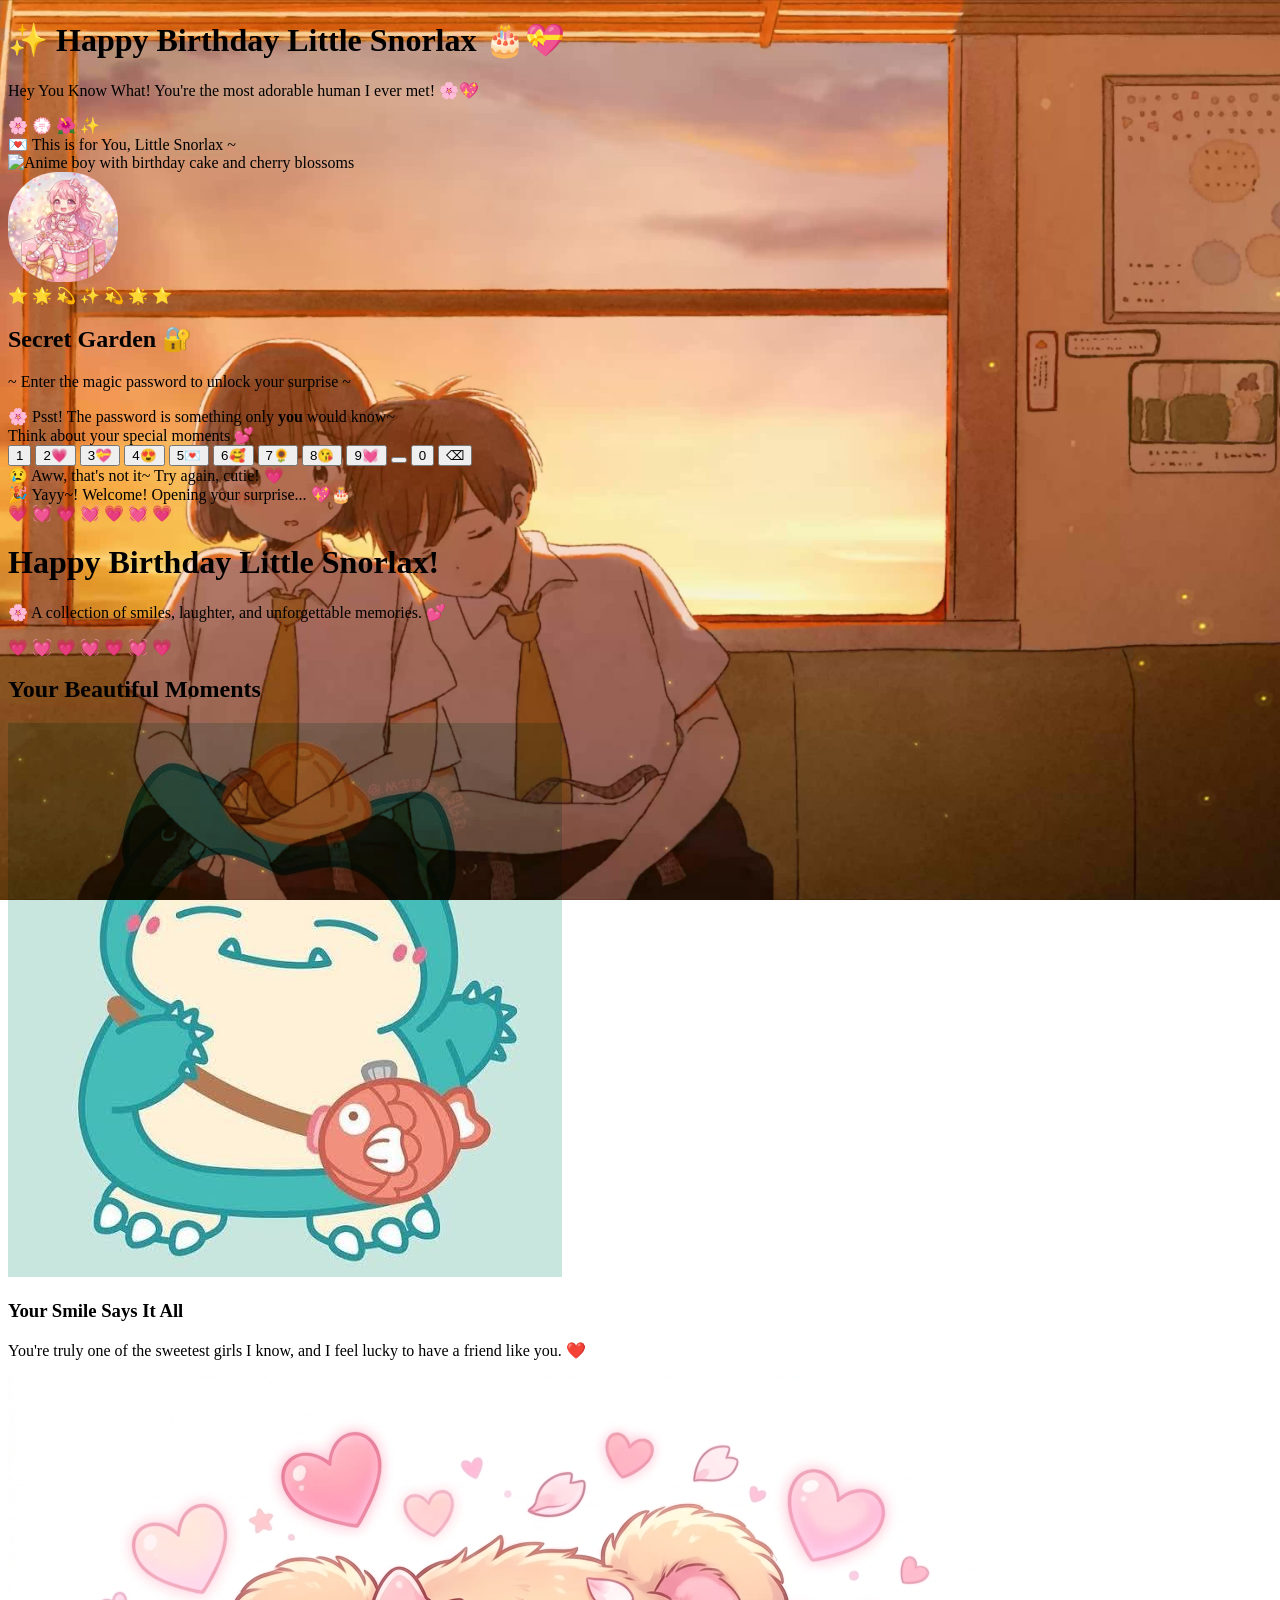
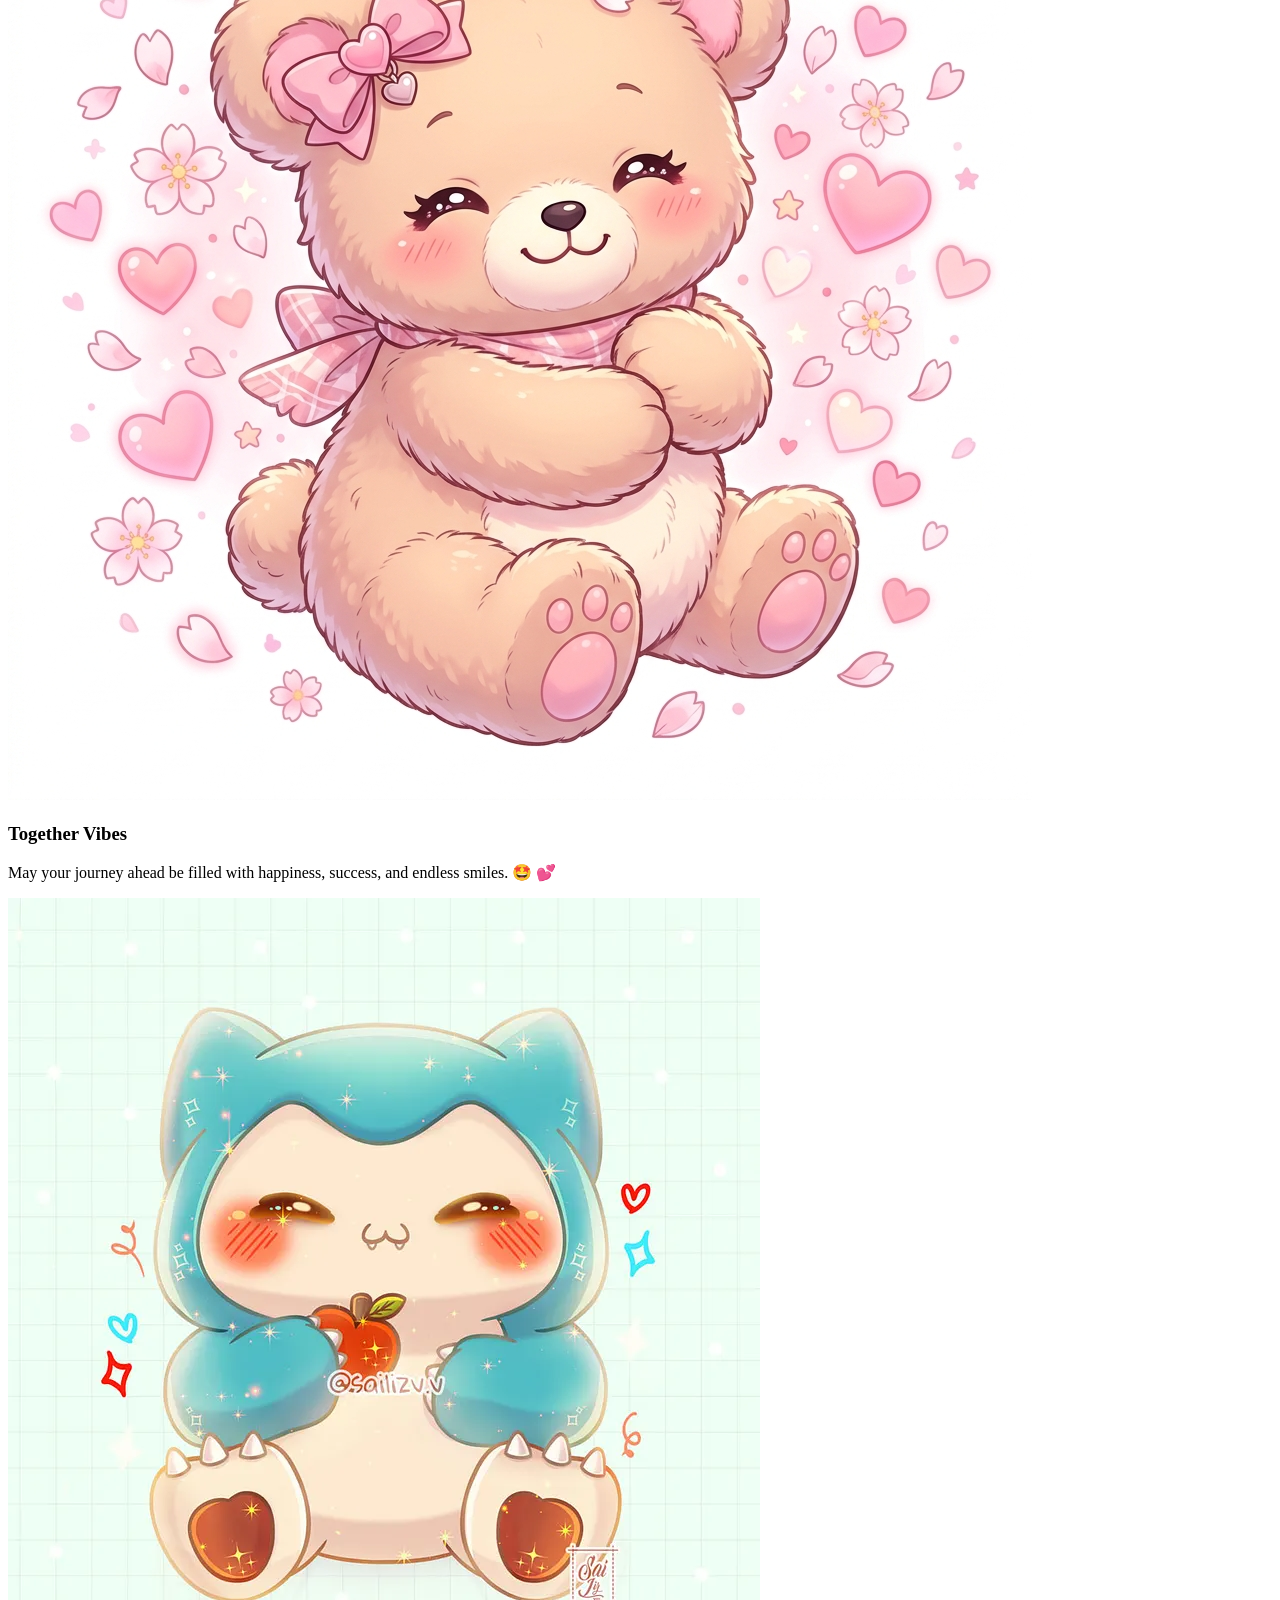
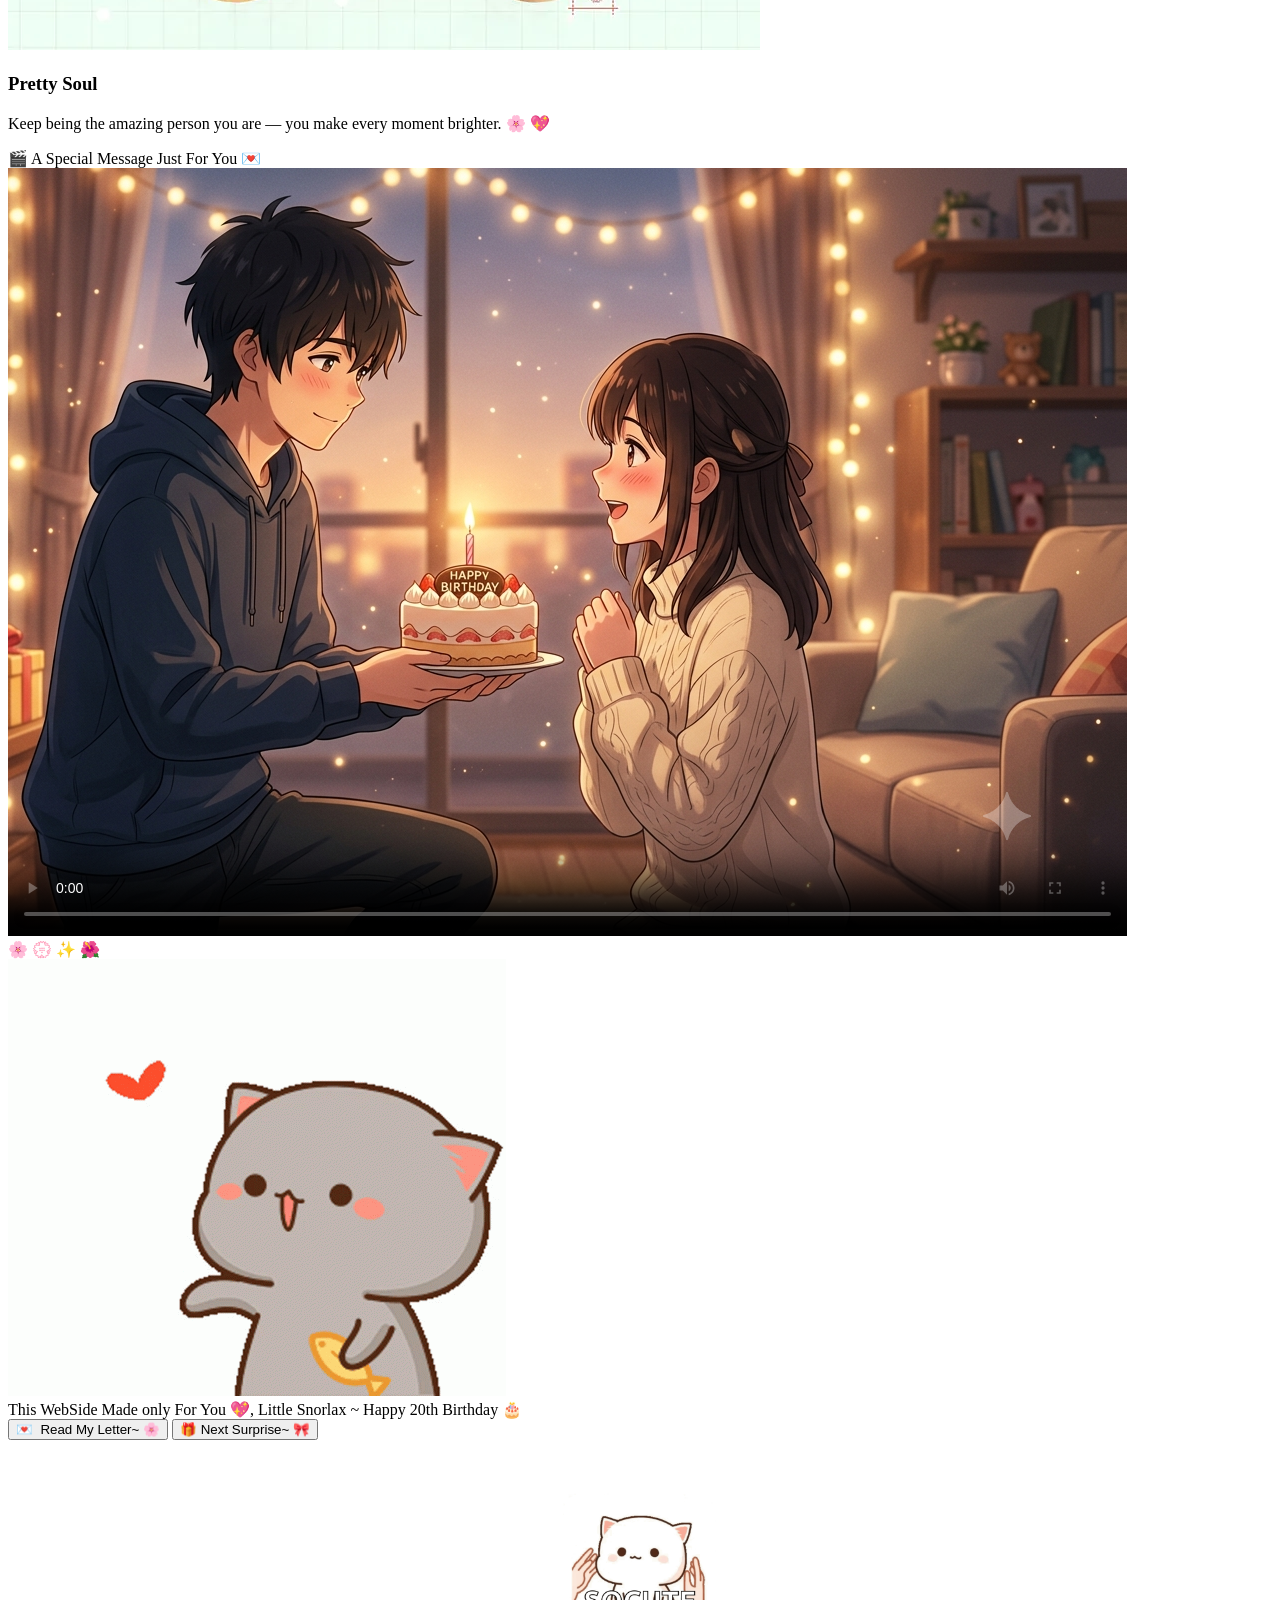
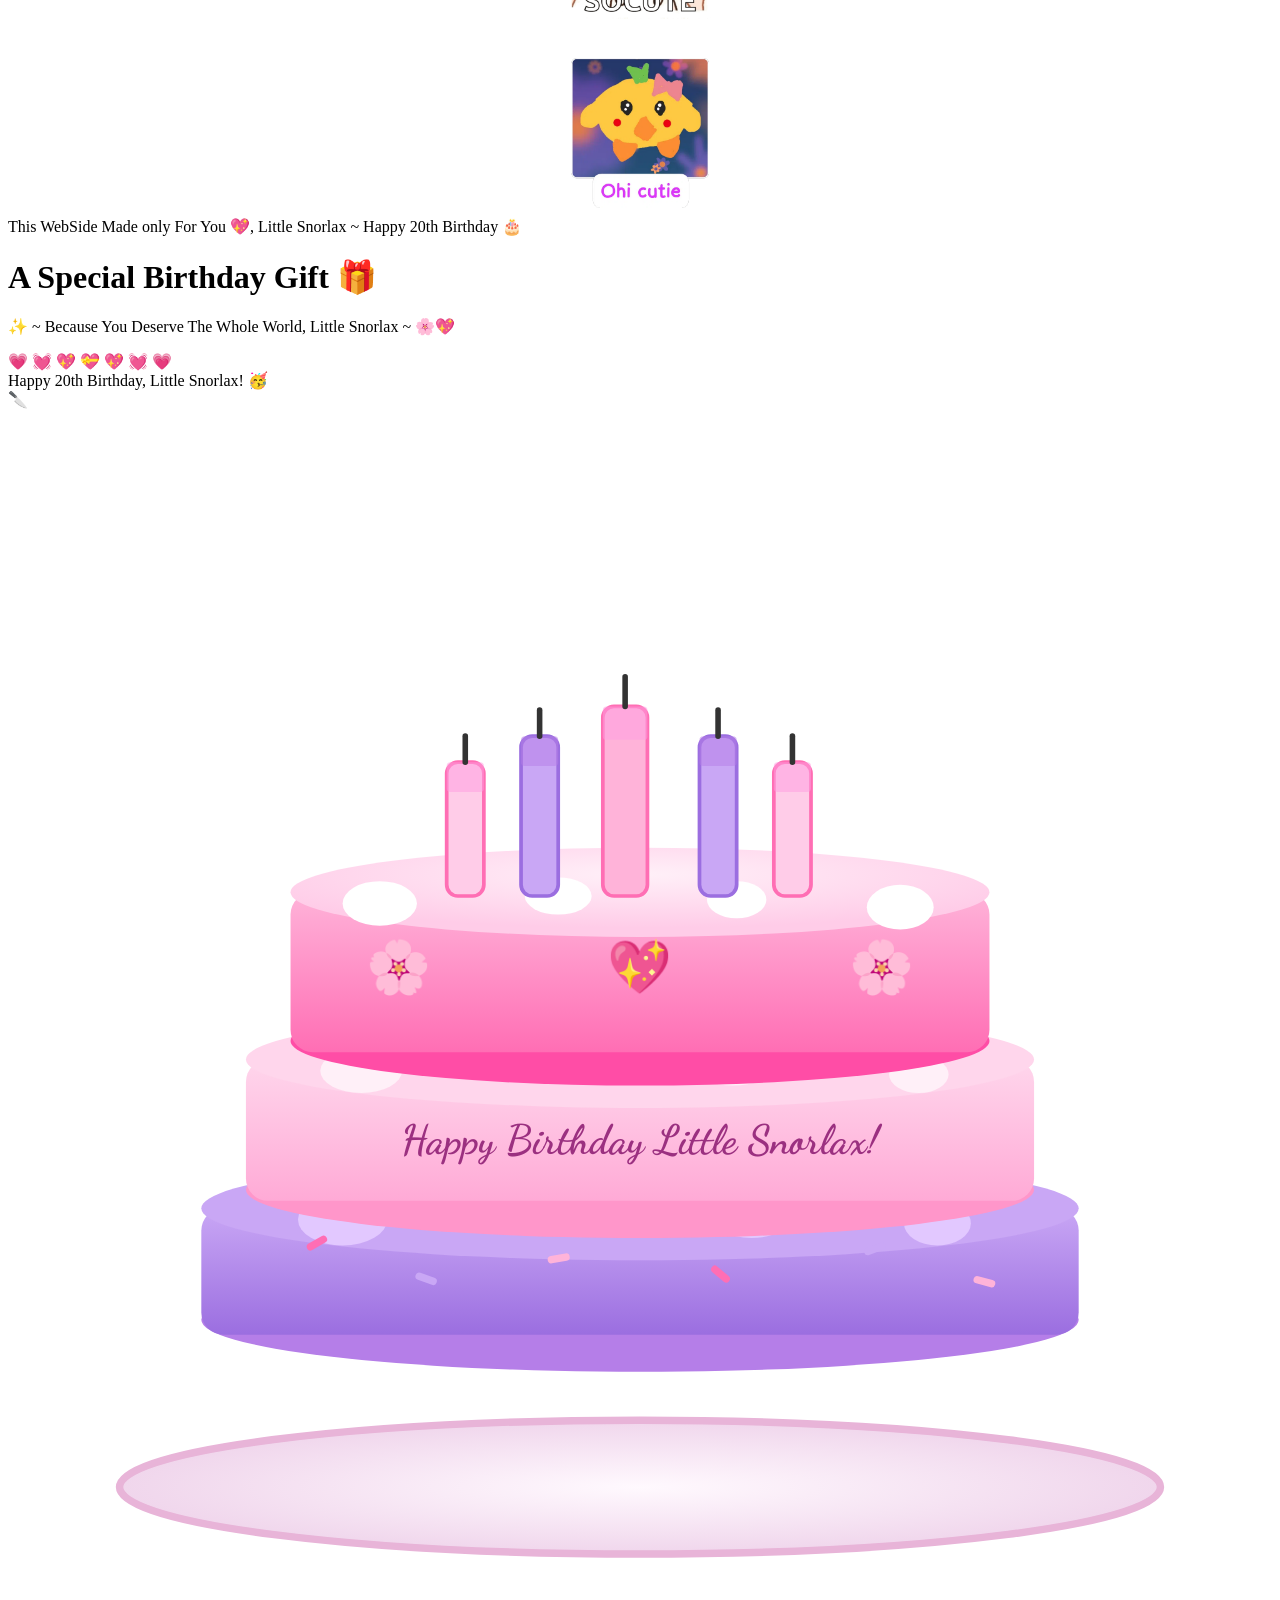
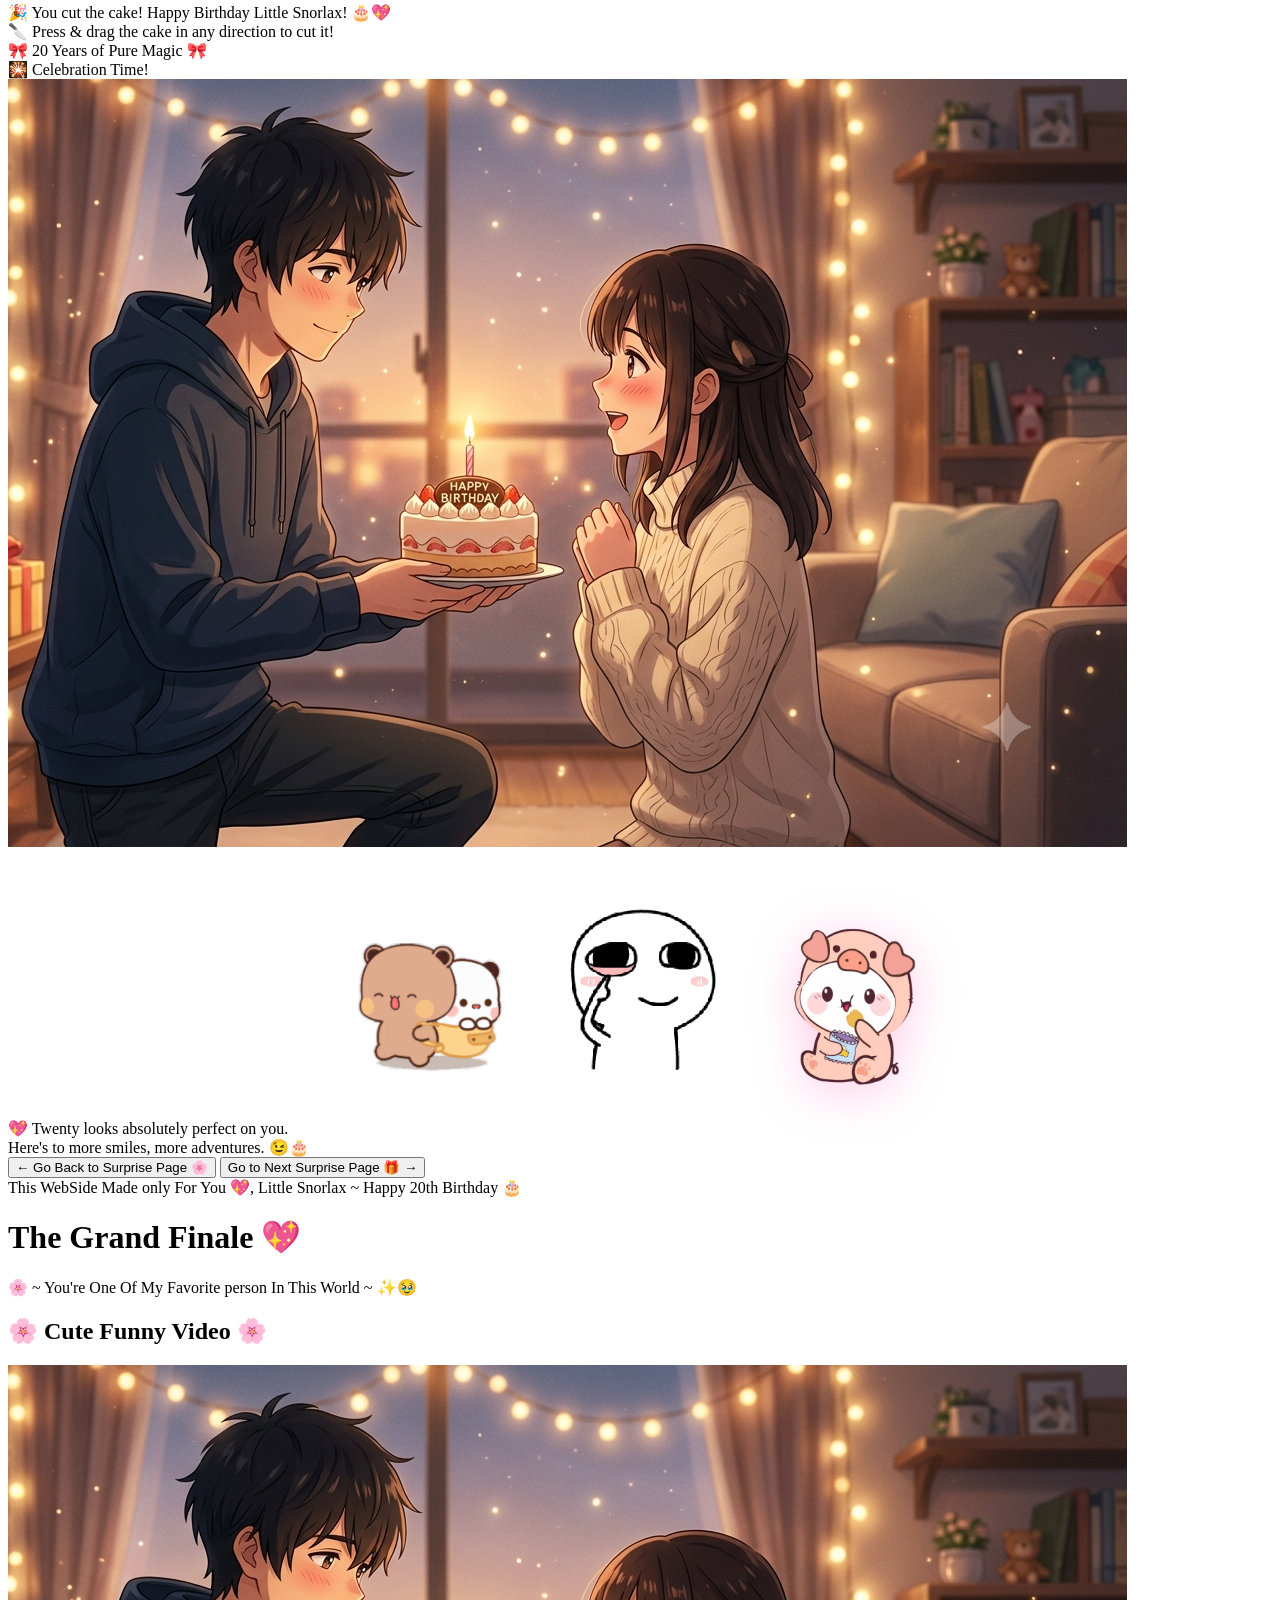
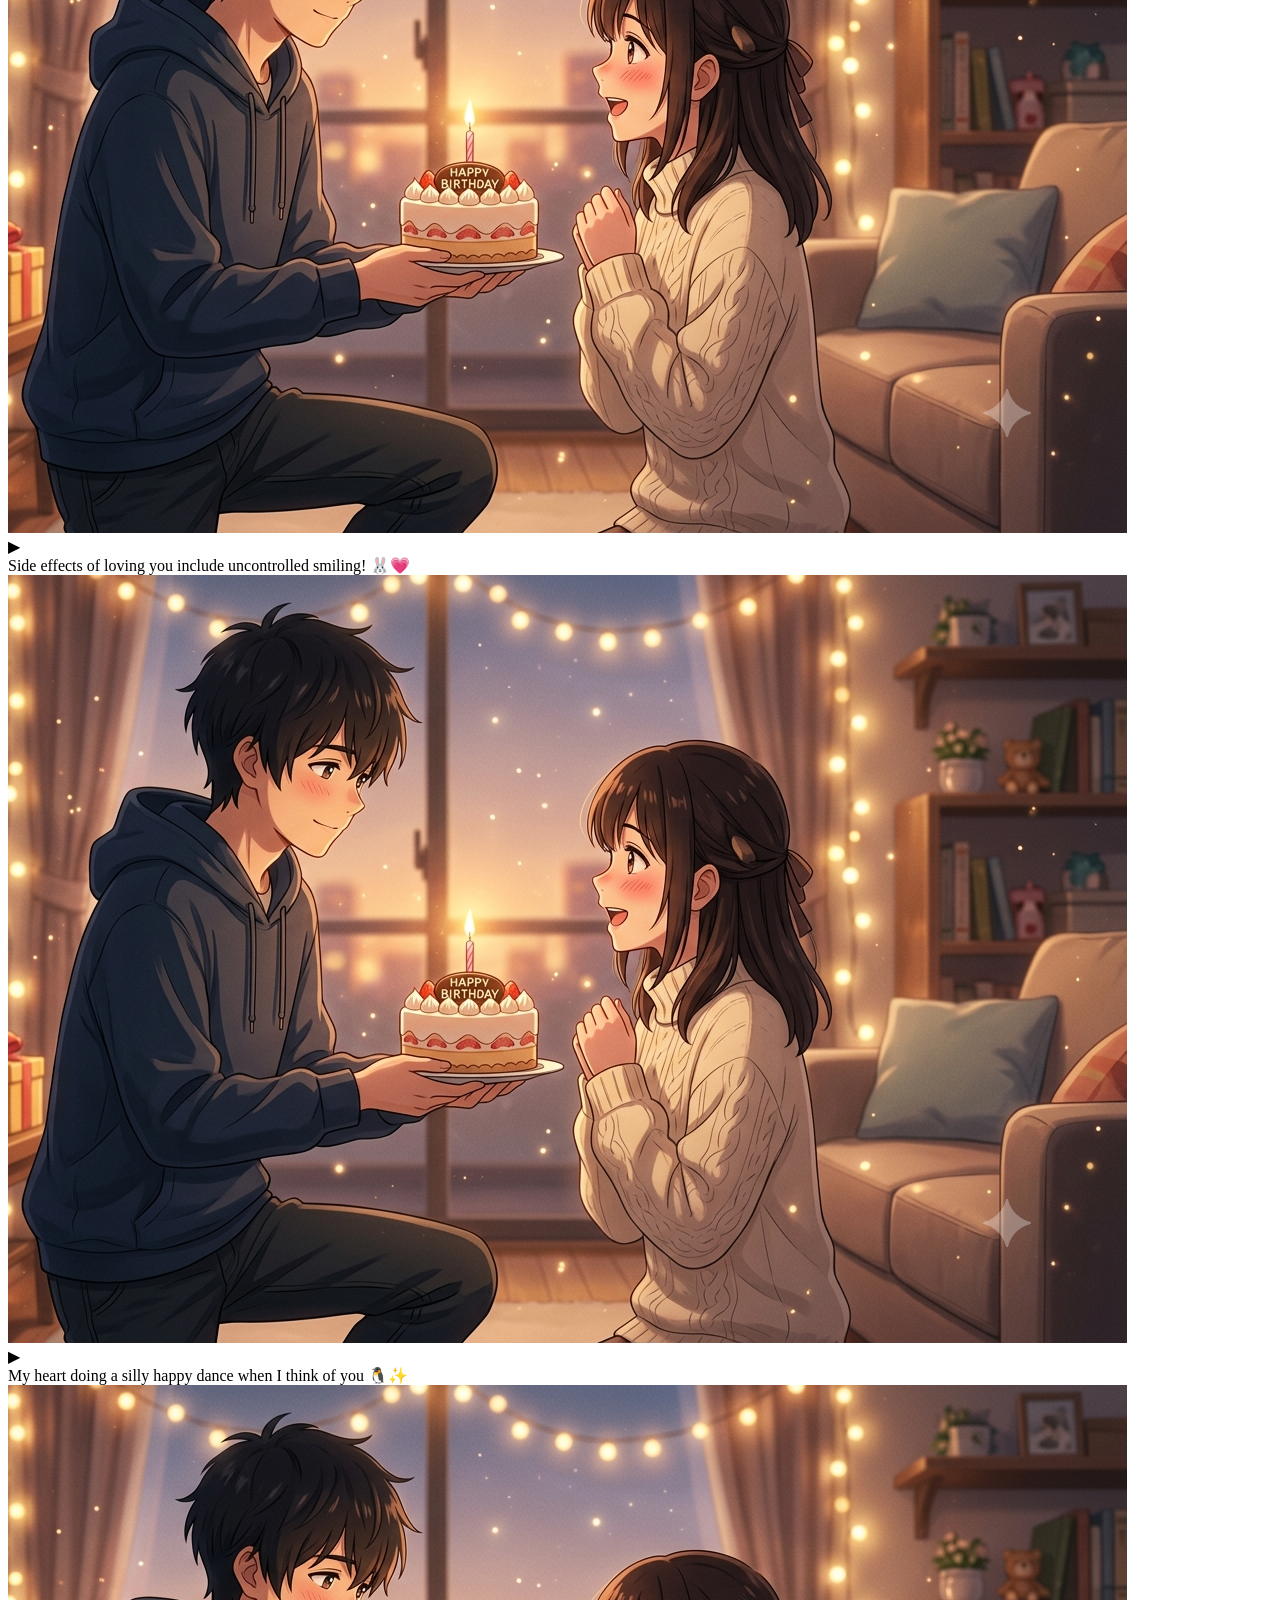
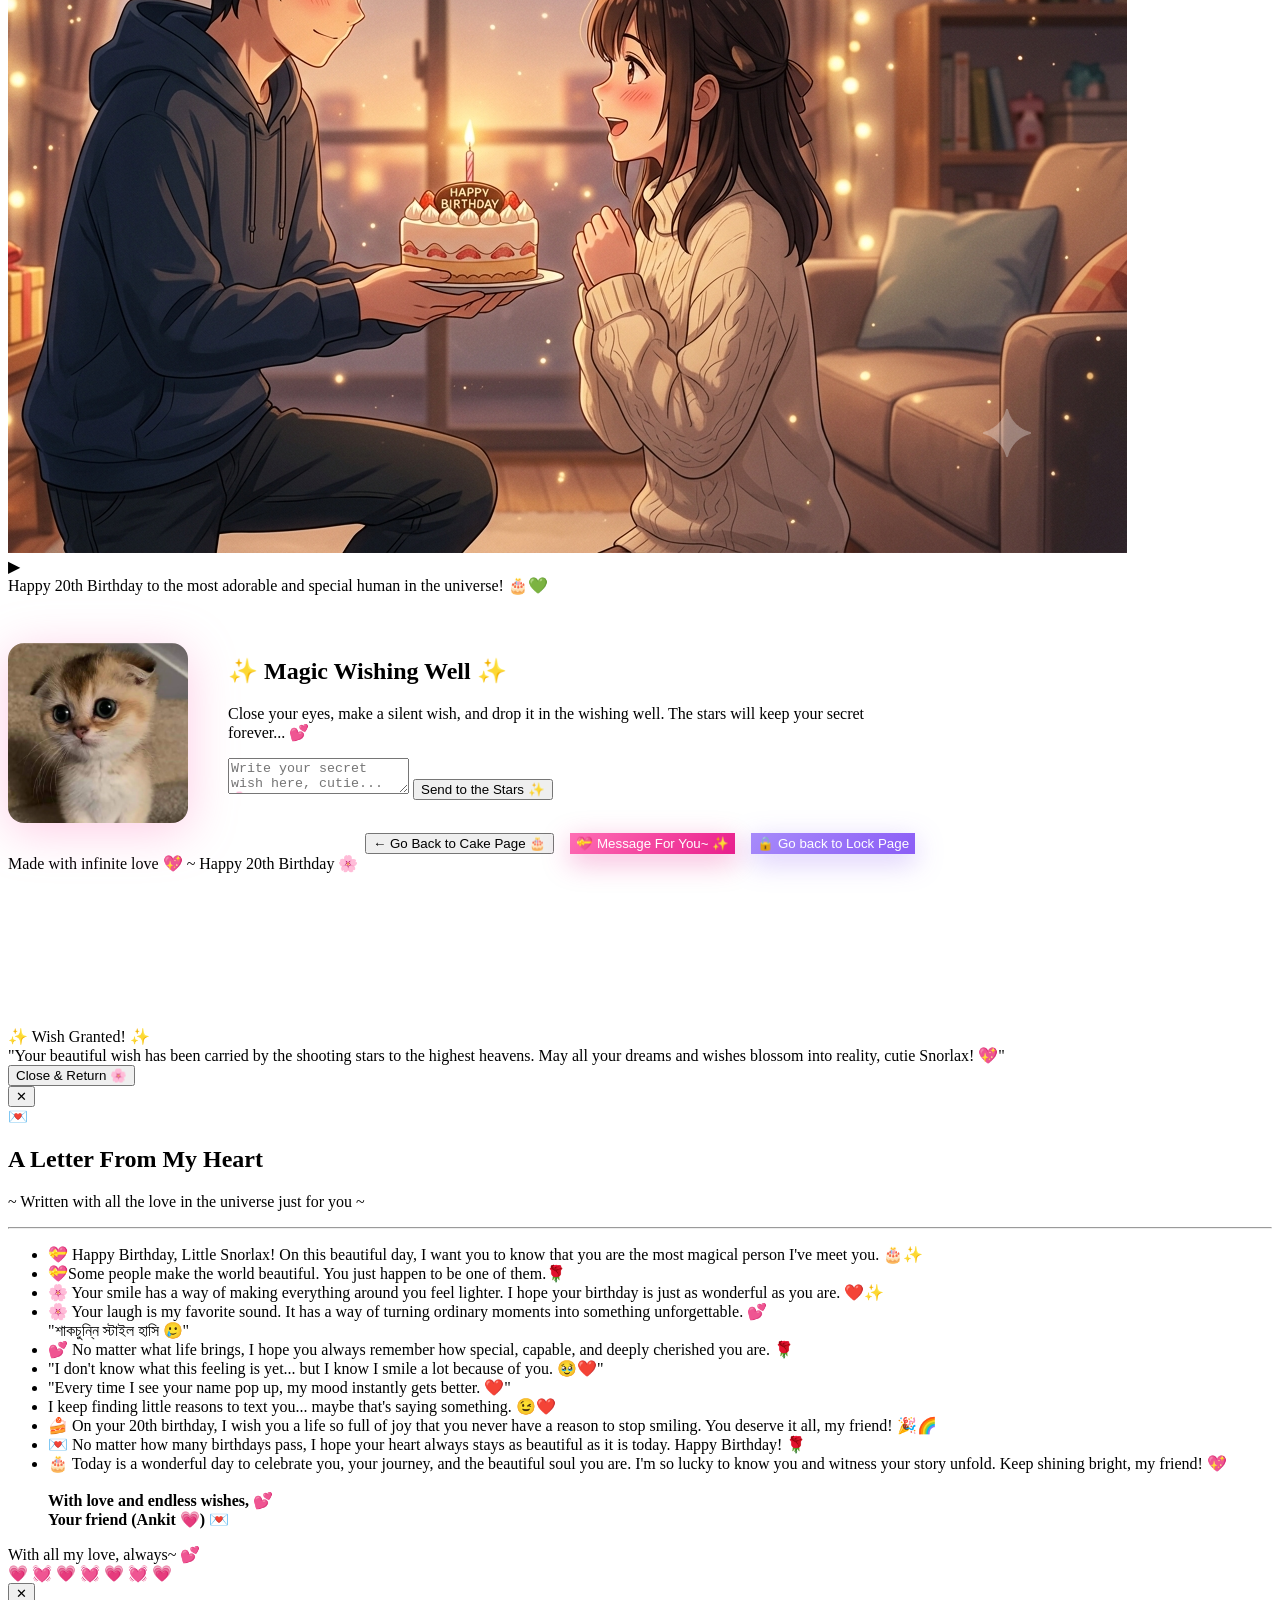
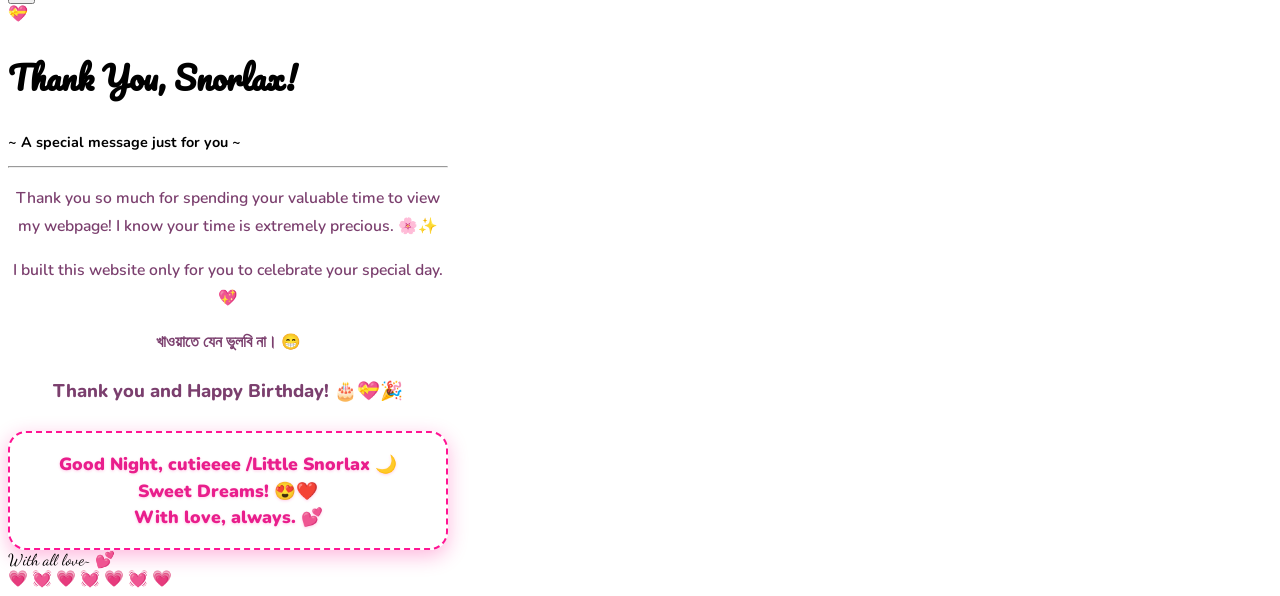
==== index.html @ 62d5130b "Add files via upload" ====
<!DOCTYPE html>
<html lang="en">

<head>
    <meta name="description" content="A special birthday surprise for Little Snorlax">
    <meta name="keywords" content="birthday, surprise, Little Snorlax, celebration">
    <meta property="og:title" content="Happy Birthday Little Snorlax">
    <meta property="og:description" content="A special birthday surprise just for you.">
    <meta property="og:type" content="website">
    <meta name="twitter:card" content="summary_large_image">
    <link rel="canonical" href="https://yourdomain.com/">
    <meta charset="UTF-8">
    <meta name="viewport" content="width=device-width,initial-scale=1,maximum-scale=1">
    <title>Happy Birthday Little Snorlax 💝</title>
    <link rel="icon" type="image/jpeg" href="image/icon.jpeg">
    <link rel="manifest" href="./manifest.json">
    <meta name="theme-color" content="#ff6eb4">
    <link
        href="https://fonts.googleapis.com/css2?family=Nunito:wght@400;600;700;800;900&family=Dancing+Script:wght@600;700&family=Pacifico&family=Great+Vibes&display=swap"
        rel="stylesheet">
    <link rel="preload" href="styles.min.css" as="style" onload='this.onload=null,this.rel="stylesheet"'><noscript>
        <link rel="stylesheet" href="styles.min.css">
    </noscript>
</head>

<body>
    <div id="butterfly-layer"></div>
    <div id="page-lock" class="page"><img loading="lazy" src="image/background/lock_back.png" alt="Lock Page Background"
            style="position:fixed;top:0;left:0;width:100vw;height:100vh;z-index:-1">
        <div id="particles"></div>
        <div class="top-banner">
            <h1>✨ Happy Birthday Little Snorlax 🎂💝</h1>
            <p>Hey You Know What! You're the most adorable human I ever met! 🌸💖</p>
        </div>
        <div class="main-wrapper">
            <div class="image-card"><span class="sakura-deco">🌸</span> <span class="sakura-deco">💮</span> <span
                    class="sakura-deco">🌺</span> <span class="sakura-deco">✨</span>
                <div class="image-frame">
                    <div class="image-badge">💌 This is for You, Little Snorlax ~</div><img loading="lazy"
                        src="image/anime-boy-holding-a-cake-with-cherry-blossoms-in-front-of-him-generative-ai-photo.jpg"
                        alt="Anime boy with birthday cake and cherry blossoms">
                </div>
            </div>
            <div class="password-card" id="pwdCard">
                <div class="mascot-wrap"><img loading="lazy" src="image/anime_girl_surprise.png"
                        alt="Cute sticker emojis" style="border-radius:50px;width:110px"></div>
                <div class="stars-row">⭐ 🌟 💫 ✨ 💫 🌟 ⭐</div>
                <h2 class="card-title">Secret Garden 🔐</h2>
                <p class="card-subtitle">~ Enter the magic password to unlock your surprise ~</p>
                <div class="hint-bubble">🌸 Psst! The password is something only <strong>you</strong> would
                    know~<br>Think about your special moments 💕</div>
                <div class="passcode-container">
                    <div class="passcode-dots" id="passcodeDots">
                        <div class="passcode-dot"></div>
                        <div class="passcode-dot"></div>
                        <div class="passcode-dot"></div>
                        <div class="passcode-dot"></div>
                        <div class="passcode-dot"></div>
                        <div class="passcode-dot"></div>
                        <div class="passcode-dot"></div>
                        <div class="passcode-dot"></div>
                    </div>
                    <div class="passcode-keypad"><button aria-label="Button" class="keypad-btn"
                            onclick='handleKeyPress("1")'>1<span></span></button> <button aria-label="Button"
                            class="keypad-btn" onclick='handleKeyPress("2")'>2<span>💗</span></button> <button
                            aria-label="Button" class="keypad-btn"
                            onclick='handleKeyPress("3")'>3<span>💝</span></button> <button aria-label="Button"
                            class="keypad-btn" onclick='handleKeyPress("4")'>4<span>😍</span></button> <button
                            aria-label="Button" class="keypad-btn"
                            onclick='handleKeyPress("5")'>5<span>💌</span></button> <button aria-label="Button"
                            class="keypad-btn" onclick='handleKeyPress("6")'>6<span>🥰</span></button> <button
                            aria-label="Button" class="keypad-btn"
                            onclick='handleKeyPress("7")'>7<span>🌻</span></button> <button aria-label="Button"
                            class="keypad-btn" onclick='handleKeyPress("8")'>8<span>😘</span></button> <button
                            aria-label="Button" class="keypad-btn"
                            onclick='handleKeyPress("9")'>9<span>💓</span></button> <button aria-label="Button"
                            class="keypad-btn empty"></button> <button aria-label="Button" class="keypad-btn"
                            onclick='handleKeyPress("0")'>0<span></span></button> <button aria-label="Button"
                            class="keypad-btn action" onclick="handleKeyDelete()">⌫</button></div>
                </div>
                <div id="errorMsg" class="msg-box msg-error">😢 Aww, that's not it~ Try again, cutie! 💗</div>
                <div id="successMsg" class="msg-box msg-success">🎉 Yayy~! Welcome! Opening your surprise... 💖🎂</div>
                <div class="hearts-row">💗 💓 💗 💓 💗 💓 💗</div>
            </div>
        </div>
    </div>
    <div id="page-surprise" class="page"><img loading="lazy" src="image/background/back_4.jpg"
            alt="Surprise Page Background"
            style="position:fixed;top:0;left:0;width:100vw;height:100vh;object-fit:cover;z-index:-1">
        <div class="s-header">
            <h1 class="s-title">Happy Birthday Little Snorlax!</h1>
            <p class="s-tagline">🌸 A collection of smiles, laughter, and unforgettable memories. 💕</p>
            <div class="s-hearts">💗 💓 💗 💓 💗 💓 💗</div>
        </div>
        <div class="moments-section">
            <div class="moments-header">
                <h2 class="moments-title">Your Beautiful Moments</h2>
            </div>
            <div class="moments-cards-row">
                <div class="moment-card">
                    <div class="moment-img-wrap moment-img-wrap-contain"><img loading="lazy"
                            src="image/Image Birthday Girl or Boy/img1.jpeg" alt="Her Smile"
                            style="mix-blend-mode:multiply"></div>
                    <div class="moment-card-body">
                        <h3 class="moment-card-title">Your Smile Says It All</h3>
                        <p class="moment-card-text">You're truly one of the sweetest girls I know, and I feel lucky to
                            have a friend like you. ❤️</p>
                    </div>
                </div>
                <div class="moment-card">
                    <div class="moment-img-wrap moment-img-wrap-contain"><img loading="lazy"
                            src="image/Image Birthday Girl or Boy/img2.jpeg" alt="Together Vibes"
                            style="mix-blend-mode:multiply"></div>
                    <div class="moment-card-body">
                        <h3 class="moment-card-title">Together Vibes</h3>
                        <p class="moment-card-text">May your journey ahead be filled with happiness, success, and
                            endless smiles. 🤩 💕</p>
                    </div>
                </div>
                <div class="moment-card">
                    <div class="moment-img-wrap moment-img-wrap-contain"><img loading="lazy"
                            src="image/Image Birthday Girl or Boy/img3.jpeg" alt="Pretty Soul"></div>
                    <div class="moment-card-body">
                        <h3 class="moment-card-title">Pretty Soul</h3>
                        <p class="moment-card-text">Keep being the amazing person you are — you make every moment
                            brighter. 🌸 💖</p>
                    </div>
                </div>
            </div>
        </div>
        <div class="surprise-grid">
            <div class="col-left">
                <div class="video-box">
                    <div class="video-label">🎬 A Special Message Just For You 💌</div><video
                        poster="image/background/lock_back.png" preload="metadata" id="birthdayVideo"
                        class="birthday-video" controls playsinline src="image/happy birthday wish.mp4">Your browser
                        does not support HTML5 video.</video>
                </div>
            </div>
            <div class="col-right">
                <div class="right-photo-box"><span class="right-deco">🌸</span> <span class="right-deco">💮</span> <span
                        class="right-deco">✨</span> <span class="right-deco">🌺</span>
                    <div class="right-photo-frame"><img loading="lazy" src="image/gif/gif7.gif"
                            alt="Surprise for Little Snorlax"></div>
                </div>
                <div class="cutey-bubble">This WebSide Made only For You 💖, Little Snorlax ~ Happy 20th Birthday 🎂
                </div>
                <div class="btn-group"><button aria-label="Button" class="btn-letter" id="loveMsgBtn"
                        onclick="openLoveLetter()"><span class="letter-icon">💌</span> &nbsp;Read My Letter~ 🌸</button>
                    <button aria-label="Button" class="btn-next" id="nextSurpriseBtn"
                        onclick="triggerNextSurprise()"><span class="btn-icon">🎁</span> Next Surprise~ <span
                            class="btn-icon">🎀</span></button>
                </div>
            </div>
            <div class="col-center" style="justify-content:center;margin-top:50px">
                <div style="display:flex;flex-direction:column;align-items:center;gap:30px">
                    <div style="animation:floatCard 3.5s ease-in-out infinite;max-width:160px"><img loading="lazy"
                            src="image/gif/gif2.gif" alt="Cute Bear Animation" style="width:100%;border-radius:16px">
                    </div>
                    <div style="animation:floatCard 3.5s ease-in-out infinite;animation-delay:.8s;max-width:160px"><img
                            loading="lazy" src="image/gif/gif2.jpg" alt="Cute Bear Animation"
                            style="width:100%;border-radius:16px"></div>
                </div>
            </div>
        </div>
        <div class="s-footer">This WebSide Made only For You 💖, Little Snorlax ~ Happy 20th Birthday 🎂</div>
    </div>
    <div id="page-three" class="page"><video poster="image/background/lock_back.png" id="p3BgVid" preload="metadata"
            loop muted playsinline
            style="position:fixed;top:0;left:0;width:100vw;height:100vh;object-fit:cover;z-index:-1">
            <source src="image/background/back_3.mp4" type="video/mp4">
        </video>
        <div class="p3-header">
            <h1 class="p3-title">A Special Birthday Gift 🎁</h1>
            <p class="p3-subtitle">✨ ~ Because You Deserve The Whole World, Little Snorlax ~ 🌸💖</p>
            <div class="p3-hearts">💗 💓 💖 💝 💖 💓 💗</div>
        </div>
        <div class="p3-body">
            <div class="cake-row">
                <div class="cake-section">
                    <div class="cake-label">Happy 20th Birthday, Little Snorlax! 🥳</div>
                    <div class="svg-cake-wrap" id="cakeWrap">
                        <div id="knifeCursor" class="knife-cursor" aria-hidden="true">🔪</div><svg id="cakeSVG"
                            class="cake-svg" viewBox="0 0 340 320" xmlns="http://www.w3.org/2000/svg">
                            <defs>
                                <radialGradient id="plateGrad" cx="50%" cy="50%" r="50%">
                                    <stop offset="0%" stop-color="#fff9fe" />
                                    <stop offset="100%" stop-color="#f0d6ec" />
                                </radialGradient>
                                <radialGradient id="cakeTop" cx="50%" cy="30%" r="60%">
                                    <stop offset="0%" stop-color="#fff0f8" />
                                    <stop offset="100%" stop-color="#ffcce8" />
                                </radialGradient>
                                <linearGradient id="layer1" x1="0" y1="0" x2="0" y2="1">
                                    <stop offset="0%" stop-color="#ffb3d9" />
                                    <stop offset="100%" stop-color="#ff6eb4" />
                                </linearGradient>
                                <linearGradient id="layer2" x1="0" y1="0" x2="0" y2="1">
                                    <stop offset="0%" stop-color="#ffd6ec" />
                                    <stop offset="100%" stop-color="#ffaad6" />
                                </linearGradient>
                                <linearGradient id="layer3" x1="0" y1="0" x2="0" y2="1">
                                    <stop offset="0%" stop-color="#c9a7f5" />
                                    <stop offset="100%" stop-color="#9b6ee0" />
                                </linearGradient>
                                <filter id="glow">
                                    <feGaussianBlur stdDeviation="3" result="blur" />
                                    <feMerge>
                                        <feMergeNode in="blur" />
                                        <feMergeNode in="SourceGraphic" />
                                    </feMerge>
                                </filter>
                                <filter id="flameGlow">
                                    <feGaussianBlur stdDeviation="4" result="blur" />
                                    <feMerge>
                                        <feMergeNode in="blur" />
                                        <feMergeNode in="SourceGraphic" />
                                    </feMerge>
                                </filter>
                            </defs>
                            <ellipse cx="170" cy="290" rx="140" ry="18" fill="url(#plateGrad)" stroke="#e8b4d8"
                                stroke-width="2" />
                            <ellipse cx="170" cy="245" rx="118" ry="14" fill="#b57ee8" />
                            <rect x="52" y="215" width="236" height="34" rx="6" fill="url(#layer3)" />
                            <ellipse cx="170" cy="215" rx="118" ry="14" fill="#c9a7f5" />
                            <ellipse cx="90" cy="218" rx="12" ry="7" fill="#e2c8ff" />
                            <ellipse cx="140" cy="216" rx="10" ry="6" fill="#e2c8ff" />
                            <ellipse cx="200" cy="217" rx="11" ry="6" fill="#e2c8ff" />
                            <ellipse cx="250" cy="219" rx="9" ry="6" fill="#e2c8ff" />
                            <ellipse cx="170" cy="210" rx="106" ry="13" fill="#ff96ca" />
                            <rect x="64" y="175" width="212" height="38" rx="6" fill="url(#layer2)" />
                            <ellipse cx="170" cy="175" rx="106" ry="13" fill="#ffd6ec" />
                            <ellipse cx="95" cy="178" rx="11" ry="6" fill="#fff0f8" />
                            <ellipse cx="145" cy="176" rx="9" ry="5" fill="#fff0f8" />
                            <ellipse cx="195" cy="177" rx="10" ry="5" fill="#fff0f8" />
                            <ellipse cx="245" cy="179" rx="8" ry="5" fill="#fff0f8" />
                            <ellipse cx="170" cy="170" rx="94" ry="12" fill="#ff4da6" />
                            <rect x="76" y="130" width="188" height="43" rx="6" fill="url(#layer1)" />
                            <ellipse cx="170" cy="130" rx="94" ry="12" fill="url(#cakeTop)" />
                            <ellipse cx="100" cy="133" rx="10" ry="6" fill="#fff" />
                            <ellipse cx="148" cy="131" rx="9" ry="5" fill="#fff" />
                            <ellipse cx="196" cy="132" rx="8" ry="5" fill="#fff" />
                            <ellipse cx="240" cy="134" rx="9" ry="6" fill="#fff" /><text x="105" y="155" font-size="14"
                                text-anchor="middle">🌸</text><text x="170" y="155" font-size="14"
                                text-anchor="middle">💖</text><text x="235" y="155" font-size="14"
                                text-anchor="middle">🌸</text><text x="170" y="200" font-size="11"
                                font-family="Dancing Script,cursive" fill="#9b3080" text-anchor="middle"
                                font-weight="700">Happy Birthday Little Snorlax!</text>
                            <rect x="80" y="225" width="6" height="2" rx="1" fill="#ff6eb4"
                                transform="rotate(-30 80 225)" />
                            <rect x="110" y="232" width="6" height="2" rx="1" fill="#c9a7f5"
                                transform="rotate(20 110 232)" />
                            <rect x="145" y="228" width="6" height="2" rx="1" fill="#ffb3d9"
                                transform="rotate(-10 145 228)" />
                            <rect x="190" y="230" width="6" height="2" rx="1" fill="#ff6eb4"
                                transform="rotate(40 190 230)" />
                            <rect x="230" y="226" width="6" height="2" rx="1" fill="#c9a7f5"
                                transform="rotate(-20 230 226)" />
                            <rect x="260" y="233" width="6" height="2" rx="1" fill="#ffb3d9"
                                transform="rotate(15 260 233)" />
                            <rect x="118" y="95" width="10" height="36" rx="3" fill="#ffcce8" stroke="#ff6eb4"
                                stroke-width="1" />
                            <rect x="118" y="95" width="10" height="8" rx="1" fill="#ff9de2" opacity="0.5" />
                            <line x1="123" y1="95" x2="123" y2="88" stroke="#333" stroke-width="1.5"
                                stroke-linecap="round" />
                            <g id="flame1" opacity="0">
                                <ellipse cx="123" cy="82" rx="5" ry="8" fill="#ff6600" opacity="0.9" />
                                <ellipse cx="123" cy="79" rx="3.5" ry="6" fill="#ffaa00" />
                                <ellipse cx="123" cy="77" rx="2" ry="4" fill="#ffee66" />
                                <ellipse cx="123" cy="76" rx="1" ry="2" fill="white" opacity="0.8" />
                            </g>
                            <rect x="138" y="88" width="10" height="43" rx="3" fill="#c9a7f5" stroke="#9b6ee0"
                                stroke-width="1" />
                            <rect x="138" y="88" width="10" height="8" rx="1" fill="#b57ee8" opacity="0.5" />
                            <line x1="143" y1="88" x2="143" y2="81" stroke="#333" stroke-width="1.5"
                                stroke-linecap="round" />
                            <g id="flame2" opacity="0">
                                <ellipse cx="143" cy="75" rx="5" ry="8" fill="#ff6600" opacity="0.9" />
                                <ellipse cx="143" cy="72" rx="3.5" ry="6" fill="#ffaa00" />
                                <ellipse cx="143" cy="70" rx="2" ry="4" fill="#ffee66" />
                                <ellipse cx="143" cy="69" rx="1" ry="2" fill="white" opacity="0.8" />
                            </g>
                            <rect x="160" y="80" width="12" height="51" rx="3" fill="#ffb3d9" stroke="#ff6eb4"
                                stroke-width="1" />
                            <rect x="160" y="80" width="12" height="9" rx="1" fill="#ff9de2" opacity="0.5" />
                            <line x1="166" y1="80" x2="166" y2="72" stroke="#333" stroke-width="1.5"
                                stroke-linecap="round" />
                            <g id="flame3" opacity="0">
                                <ellipse cx="166" cy="66" rx="6" ry="9" fill="#ff6600" opacity="0.9" />
                                <ellipse cx="166" cy="63" rx="4" ry="7" fill="#ffaa00" />
                                <ellipse cx="166" cy="60" rx="2.5" ry="4.5" fill="#ffee66" />
                                <ellipse cx="166" cy="59" rx="1.2" ry="2.5" fill="white" opacity="0.8" />
                            </g>
                            <rect x="186" y="88" width="10" height="43" rx="3" fill="#c9a7f5" stroke="#9b6ee0"
                                stroke-width="1" />
                            <rect x="186" y="88" width="10" height="8" rx="1" fill="#b57ee8" opacity="0.5" />
                            <line x1="191" y1="88" x2="191" y2="81" stroke="#333" stroke-width="1.5"
                                stroke-linecap="round" />
                            <g id="flame4" opacity="0">
                                <ellipse cx="191" cy="75" rx="5" ry="8" fill="#ff6600" opacity="0.9" />
                                <ellipse cx="191" cy="72" rx="3.5" ry="6" fill="#ffaa00" />
                                <ellipse cx="191" cy="70" rx="2" ry="4" fill="#ffee66" />
                                <ellipse cx="191" cy="69" rx="1" ry="2" fill="white" opacity="0.8" />
                            </g>
                            <rect x="206" y="95" width="10" height="36" rx="3" fill="#ffcce8" stroke="#ff6eb4"
                                stroke-width="1" />
                            <rect x="206" y="95" width="10" height="8" rx="1" fill="#ff9de2" opacity="0.5" />
                            <line x1="211" y1="95" x2="211" y2="88" stroke="#333" stroke-width="1.5"
                                stroke-linecap="round" />
                            <g id="flame5" opacity="0">
                                <ellipse cx="211" cy="82" rx="5" ry="8" fill="#ff6600" opacity="0.9" />
                                <ellipse cx="211" cy="79" rx="3.5" ry="6" fill="#ffaa00" />
                                <ellipse cx="211" cy="77" rx="2" ry="4" fill="#ffee66" />
                                <ellipse cx="211" cy="76" rx="1" ry="2" fill="white" opacity="0.8" />
                            </g>
                            <line id="cutLine" x1="170" y1="68" x2="170" y2="285" stroke="white" stroke-width="3"
                                stroke-dasharray="8,4" opacity="0" />
                            <g id="cakeLeftHalf" opacity="0"
                                style="transition:transform .8s cubic-bezier(.25,.46,.45,.94)">
                                <clipPath id="clipLeft">
                                    <rect x="0" y="0" width="170" height="320" />
                                </clipPath>
                                <g clip-path="url(#clipLeft)">
                                    <ellipse cx="170" cy="290" rx="140" ry="18" fill="url(#plateGrad)" stroke="#e8b4d8"
                                        stroke-width="2" />
                                    <ellipse cx="170" cy="245" rx="118" ry="14" fill="#b57ee8" />
                                    <rect x="52" y="215" width="118" height="34" rx="0" fill="url(#layer3)" />
                                    <ellipse cx="170" cy="215" rx="118" ry="14" fill="#c9a7f5" />
                                    <ellipse cx="170" cy="210" rx="106" ry="13" fill="#ff96ca" />
                                    <rect x="64" y="175" width="106" height="38" fill="url(#layer2)" />
                                    <ellipse cx="170" cy="175" rx="106" ry="13" fill="#ffd6ec" />
                                    <ellipse cx="170" cy="170" rx="94" ry="12" fill="#ff4da6" />
                                    <rect x="76" y="130" width="94" height="43" fill="url(#layer1)" />
                                    <ellipse cx="170" cy="130" rx="94" ry="12" fill="url(#cakeTop)" />
                                    <rect x="167" y="130" width="6" height="43" fill="#fff8fc" />
                                    <rect x="167" y="175" width="6" height="38" fill="#fff0f8" />
                                    <rect x="167" y="215" width="6" height="34" fill="#fdf0ff" />
                                </g>
                            </g>
                            <g id="cakeRightHalf" opacity="0"
                                style="transition:transform .8s cubic-bezier(.25,.46,.45,.94)">
                                <clipPath id="clipRight">
                                    <rect x="170" y="0" width="170" height="320" />
                                </clipPath>
                                <g clip-path="url(#clipRight)">
                                    <ellipse cx="170" cy="290" rx="140" ry="18" fill="url(#plateGrad)" stroke="#e8b4d8"
                                        stroke-width="2" />
                                    <ellipse cx="170" cy="245" rx="118" ry="14" fill="#b57ee8" />
                                    <rect x="170" y="215" width="118" height="34" fill="url(#layer3)" />
                                    <ellipse cx="170" cy="215" rx="118" ry="14" fill="#c9a7f5" />
                                    <ellipse cx="170" cy="210" rx="106" ry="13" fill="#ff96ca" />
                                    <rect x="170" y="175" width="106" height="38" fill="url(#layer2)" />
                                    <ellipse cx="170" cy="175" rx="106" ry="13" fill="#ffd6ec" />
                                    <ellipse cx="170" cy="170" rx="94" ry="12" fill="#ff4da6" />
                                    <rect x="170" y="130" width="88" height="43" fill="url(#layer1)" />
                                    <ellipse cx="170" cy="130" rx="94" ry="12" fill="url(#cakeTop)" />
                                    <rect x="167" y="130" width="6" height="43" fill="#fff8fc" />
                                    <rect x="167" y="175" width="6" height="38" fill="#fff0f8" />
                                    <rect x="167" y="215" width="6" height="34" fill="#fdf0ff" />
                                    <g id="fireGroup" opacity="0">
                                        <ellipse cx="230" cy="100" rx="18" ry="28" fill="#ff4400" opacity="0.85">
                                            <animate attributeName="ry" values="28;32;26;30;28" dur="0.7s"
                                                repeatCount="indefinite" />
                                            <animate attributeName="cy" values="100;96;102;98;100" dur="0.6s"
                                                repeatCount="indefinite" />
                                        </ellipse>
                                        <ellipse cx="230" cy="94" rx="12" ry="20" fill="#ff8800">
                                            <animate attributeName="ry" values="20;24;18;22;20" dur="0.55s"
                                                repeatCount="indefinite" />
                                            <animate attributeName="cx" values="230;232;228;231;230" dur="0.5s"
                                                repeatCount="indefinite" />
                                        </ellipse>
                                        <ellipse cx="230" cy="89" rx="7" ry="13" fill="#ffcc00">
                                            <animate attributeName="ry" values="13;16;11;14;13" dur="0.45s"
                                                repeatCount="indefinite" />
                                        </ellipse>
                                        <ellipse cx="230" cy="86" rx="3.5" ry="7" fill="#fff9aa">
                                            <animate attributeName="ry" values="7;9;6;8;7" dur="0.4s"
                                                repeatCount="indefinite" />
                                        </ellipse>
                                        <circle cx="218" cy="110" r="2.5" fill="#ff6600" opacity="0.7">
                                            <animate attributeName="cy" values="110;102;110" dur="1.2s"
                                                repeatCount="indefinite" />
                                            <animate attributeName="opacity" values="0.7;0.2;0.7" dur="1.2s"
                                                repeatCount="indefinite" />
                                        </circle>
                                        <circle cx="243" cy="108" r="2" fill="#ff8800" opacity="0.6">
                                            <animate attributeName="cy" values="108;100;108" dur="0.9s"
                                                repeatCount="indefinite" />
                                            <animate attributeName="opacity" values="0.6;0.1;0.6" dur="0.9s"
                                                repeatCount="indefinite" />
                                        </circle>
                                        <circle cx="235" cy="115" r="1.5" fill="#ffcc00" opacity="0.8">
                                            <animate attributeName="cy" values="115;106;115" dur="1s"
                                                repeatCount="indefinite" />
                                        </circle>
                                    </g>
                                </g>
                            </g>
                            <g id="cakeSparkles" opacity="0"><text x="40" y="100" font-size="18" opacity="0">
                                    <animate attributeName="opacity" values="0;1;0" dur="1.5s" begin="0s"
                                        repeatCount="indefinite" />✨
                                </text><text x="50" y="200" font-size="14" opacity="0">
                                    <animate attributeName="opacity" values="0;1;0" dur="1.3s" begin="0.6s"
                                        repeatCount="indefinite" />💫
                                </text><text x="295" y="210" font-size="15" opacity="0">
                                    <animate attributeName="opacity" values="0;1;0" dur="1.6s" begin="0.9s"
                                        repeatCount="indefinite" />⭐
                                </text></g>
                        </svg>
                        <div id="cakeCutMsg" class="cake-cut-msg">🎉 You cut the cake! Happy Birthday Little Snorlax!
                            🎂💖</div>
                    </div>
                    <div class="cut-progress-wrap" id="cutProgressWrap" style="display:none">
                        <div class="cut-progress-bar" id="cutProgressBar"></div>
                    </div>
                    <div class="cake-hint" id="cakeHint">🔪 Press &amp; drag the cake in any direction to cut it!</div>
                    <div class="age-badge">🎀 20 Years of Pure Magic 🎀</div>
                </div>
                <div class="fc-video-wrap" id="fcVideoWrap">
                    <div class="fc-video-label">🎇 Celebration Time!</div><video poster="image/background/lock_back.png"
                        preload="metadata" id="p3fcVideo" class="fc-video" src="image/Fire craker.mp4"
                        playsinline></video>
                </div>
            </div>
            <div
                style="display:flex;gap:32px;margin-top:35px;margin-bottom:25px;justify-content:center;align-items:center;flex-wrap:wrap;width:100%">
                <div class="center-photo-frame"
                    style="width:170px;height:170px;padding:6px;animation:floatCard 3.6s ease-in-out infinite;border-radius:18px">
                    <img loading="lazy" src="image/gif/Gif1.gif" alt="Cute Birthday Anim"
                        style="width:100%;height:100%;object-fit:cover;border-radius:14px">
                </div>
                <div class="center-photo-frame"
                    style="width:170px;height:170px;padding:6px;animation:floatCard 4s ease-in-out infinite;animation-delay:.6s;border-radius:18px">
                    <img loading="lazy" src="image/gif/gif4.gif" alt="Cute Birthday Pic"
                        style="width:100%;height:100%;object-fit:cover;border-radius:14px">
                </div>
                <div
                    style="margin-top:28px;display:flex;justify-content:center;animation:floatCard 3.5s ease-in-out infinite">
                    <img loading="lazy" src="image/gif/gif6.gif" alt="Cute Bear Animation"
                        style="width:100%;max-width:180px;filter:drop-shadow(0 8px 24px rgba(255, 110, 180, .35));border-radius:16px">
                </div>
            </div>
            <div class="p3-final">
                <div class="p3-final-msg">💖 Twenty looks absolutely perfect on you.<br>Here's to more smiles, more
                    adventures. 😉🎂</div><button aria-label="Button" class="btn-p3-back" onclick="goBackToPage2()">← Go
                    Back to Surprise Page 🌸</button> <button aria-label="Button" class="btn-p3-next"
                    id="finalSurpriseBtn" onclick="openFinalSurprise()">Go to Next Surprise Page 🎁 →</button>
            </div>
        </div>
        <div class="p3-footer">This WebSide Made only For You 💖, Little Snorlax ~ Happy 20th Birthday 🎂</div>
    </div>
    <div id="page-four" class="page"><video poster="image/background/lock_back.png" id="p4BgVid" preload="metadata" loop
            muted playsinline style="position:fixed;top:0;left:0;width:100vw;height:100vh;object-fit:cover;z-index:-1">
            <source src="image/background/back_1.mp4" type="video/mp4">
        </video>
        <div class="p4-header">
            <h1 class="p4-title">The Grand Finale 💖</h1>
            <p class="p4-subtitle">🌸 ~ You're One Of My Favorite person In This World ~ ✨🥹</p>
        </div>
        <div class="p4-body">
            <div class="polaroid-gallery-wrap">
                <h2 class="memory-title">🌸 Cute Funny Video 🌸</h2>
                <div class="polaroid-string"></div>
                <div class="polaroids-container">
                    <div class="polaroid-card">
                        <div class="polaroid-img-wrap"><video poster="image/background/lock_back.png" preload="metadata"
                                id="p4Video1" class="polaroid-video" src="video/Video2.mp4" playsinline></video>
                            <div class="video-play-overlay">▶</div>
                        </div>
                        <div class="polaroid-caption">Side effects of loving you include uncontrolled smiling! 🐰💗
                        </div>
                    </div>
                    <div class="polaroid-card">
                        <div class="polaroid-img-wrap"><video poster="image/background/lock_back.png" preload="metadata"
                                id="p4Video2" class="polaroid-video" src="video/Video3.mp4" playsinline></video>
                            <div class="video-play-overlay">▶</div>
                        </div>
                        <div class="polaroid-caption">My heart doing a silly happy dance when I think of you 🐧✨</div>
                    </div>
                    <div class="polaroid-card">
                        <div class="polaroid-img-wrap"><video poster="image/background/lock_back.png" preload="metadata"
                                id="p4Video3" class="polaroid-video" src="video/video4.mp4" playsinline></video>
                            <div class="video-play-overlay">▶</div>
                        </div>
                        <div class="polaroid-caption">Happy 20th Birthday to the most adorable and special human in the
                            universe! 🎂💚</div>
                    </div>
                </div>
            </div>
            <div
                style="display:flex;flex-direction:row;gap:40px;align-items:center;justify-content:center;flex-wrap:wrap;width:100%;max-width:900px;margin-top:20px">
                <div class="center-photo-frame"
                    style="margin-top:28px;display:flex;justify-content:center;animation:floatCard 3.5s ease-in-out infinite">
                    <img loading="lazy" src="image/gif/gif5.gif" alt="Cute Bear Animation"
                        style="width:100%;max-width:180px;filter:drop-shadow(0 8px 24px rgba(255, 110, 180, .35));border-radius:16px">
                </div>
                <div class="wishing-well-wrap" style="flex:1;min-width:320px;margin:0">
                    <h2 class="well-title">✨ Magic Wishing Well ✨</h2>
                    <p class="well-desc">Close your eyes, make a silent wish, and drop it in the wishing well. The stars
                        will keep your secret forever... 💕</p><iframe name="wish_submit_iframe" id="wish_submit_iframe"
                        style="display:none"></iframe>
                    <form class="well-form" id="wishForm"
                        action="https://script.google.com/macros/s/AKfycbzQtCgasuRkI22_yIl_84ZqtrP0T_pdfiwaDIGi9BnmNZNnuL2QR-7KU9LGJUOURUl7/exec"
                        method="POST" target="wish_submit_iframe" onsubmit="submitMagicWish(event)"><textarea
                            class="well-textarea" name="wish" id="wishText"
                            placeholder="Write your secret wish here, cutie... 🌸" required></textarea> <button
                            aria-label="Button" type="submit" class="btn-well-send">Send to the Stars ✨</button></form>
                </div>
            </div>
            <div style="display:flex;gap:16px;margin-top:10px;flex-wrap:wrap;justify-content:center"><button
                    aria-label="Button" class="btn-p3-back" onclick="goBackToPage3()">← Go Back to Cake Page 🎂</button>
                <button aria-label="Button" class="btn-p3-back"
                    style="background:linear-gradient(135deg,#ff6eb4 0,#e91e8c 100%);color:#fff;border:none;box-shadow:0 8px 28px rgba(233,30,140,.35)"
                    onclick="openThanksModal()">💝 Message For You~ ✨</button> <button aria-label="Button"
                    class="btn-p3-back"
                    style="background:linear-gradient(135deg,#a78bfa 0,#8b5cf6 100%);color:#fff;border:none;box-shadow:0 8px 28px rgba(139,92,246,.35)"
                    onclick="goToLockPage()">🔒 Go back to Lock Page</button>
            </div>
        </div>
        <div class="p4-footer">Made with infinite love 💖 ~ Happy 20th Birthday 🌸</div>
    </div>
    <div class="magic-wish-overlay" id="wishOverlay"><canvas class="magic-stars-canvas" id="starsCanvas"></canvas>
        <div class="magic-wish-content">
            <div class="magic-wish-title">✨ Wish Granted! ✨</div>
            <div class="magic-wish-text" id="grantedWishText">"Your beautiful wish has been carried by the shooting
                stars to the highest heavens. May all your dreams and wishes blossom into reality, cutie Snorlax! 💖"
            </div>
            <button aria-label="Button" class="btn-magic-close" onclick="closeWishOverlay()">Close & Return 🌸</button>
        </div>
    </div>
    <div class="modal-overlay" id="loveLetterModal" onclick="closeLoveLetter(event)"><img loading="lazy" width="800"
            height="600" id="p5BgVid" src="image/background/back_2_poster.jpg"
            style="position:absolute;top:0;left:0;width:100%;height:100%;object-fit:cover;z-index:-1" alt="background">
        <div class="love-letter-card" id="loveLetterCard"><button class="letter-close" onclick="closeLoveLetterDirect()"
                aria-label="Close">✕</button>
            <div class="letter-top-deco">💌</div>
            <h2 class="letter-heading">A Letter From My Heart</h2>
            <p class="letter-sub">~ Written with all the love in the universe just for you ~</p>
            <hr class="letter-divider">
            <ul class="wish-list">
                <li class="wish-item">💝 Happy Birthday, Little Snorlax! On this beautiful day, I want you to know that
                    you are
                    the most magical person I've meet you. 🎂✨</li>
                <li class="wish-item">💝Some people make the world beautiful. You just happen to be one of them.🌹</li>
                <li class="wish-item">🌸 Your smile has a way of making everything around you feel lighter. I hope your
                    birthday is just as wonderful as you are. ❤️✨</li>
                <li class="wish-item">🌸 Your laugh is my favorite sound. It has a way of turning ordinary moments into
                    something unforgettable. 💕<br>"শাকচুন্নি স্টাইল হাসি 🥲"</li>
                <li class="wish-item">💕 No matter what life brings, I hope you always remember how special, capable,
                    and deeply cherished you are. 🌹</li>
                <li class="wish-item">"I don't know what this feeling is yet... but I know I smile a lot because of you.
                    🥹❤️"</li>
                <li class="wish-item">"Every time I see your name pop up, my mood instantly gets better. ❤️"</li>
                <li class="wish-item">I keep finding little reasons to text you... maybe that's saying something. 😉❤️
                </li>
                <li class="wish-item">🍰 On your 20th birthday, I wish you a life so full of joy that you never have a
                    reason to stop smiling. You deserve it all, my friend! 🎉🌈</li>
                <li class="wish-item">💌 No matter how many birthdays pass, I hope your heart always stays as beautiful
                    as it is today. Happy Birthday! 🌹</li>
                <li class="wish-item">🎂 Today is a wonderful day to celebrate you, your journey, and the beautiful soul
                    you are. I'm so lucky to know you and witness your story unfold. Keep shining bright, my friend!
                    💖<br><br><strong>With love and endless wishes,</strong> 💕<br><strong>Your friend (Ankit
                        💗)</strong> 💌</li>
            </ul>
            <div class="letter-sign">With all my love, always~ 💕</div>
            <div class="letter-final-hearts">💗 💓 💗 💓 💗 💓 💗</div>
        </div>
    </div>
    <div class="modal-overlay" id="thanksModal" onclick="closeThanksModal(event)"><img loading="lazy" width="800"
            height="600" id="p6BgVid" src="image/background/back_5_poster.jpg"
            style="position:absolute;top:0;left:0;width:100%;height:100%;object-fit:cover;z-index:-1" alt="background">
        <div class="love-letter-card" id="thanksCard" style="max-width:440px"><button class="letter-close"
                onclick="closeThanksModalDirect()" aria-label="Close">✕</button>
            <div class="letter-top-deco">💝</div>
            <h2 class="letter-heading" style="font-family:Pacifico,cursive;font-size:2rem">Thank You, Snorlax!</h2>
            <p class="letter-sub" style="font-family:Nunito,sans-serif;font-size:.9rem;font-weight:700">~ A special
                message just for you ~</p>
            <hr class="letter-divider">
            <div class="thanks-message-content"
                style="font-family:Nunito,sans-serif;font-size:.98rem;color:#7b3f6e;line-height:1.8;text-align:center;font-weight:600">
                <p style="margin-bottom:14px">Thank you so much for spending your valuable time to view my webpage! I
                    know your time is extremely precious. 🌸✨</p>
                <p style="margin-bottom:14px">I built this website only for you to celebrate your special day. 💖</p>
                <p style="margin-bottom:14px">খাওয়াতে যেন ভুলবি না। 😁</p>
                <p style="font-size:1.15rem;color:var(--pink-deep);font-weight:800;margin-top:18px">Thank you and Happy
                    Birthday! 🎂💝🎉</p>
                <div
                    style="background:rgba(255,255,255,.95);border:2.5px dashed #ff1493;border-radius:18px;padding:18px 20px;margin-top:24px;box-shadow:0 6px 20px rgba(255,20,147,.3);animation:floatCard 3.5s ease-in-out infinite">
                    <p
                        style="font-family:Nunito,sans-serif;font-size:1.1rem;color:#e91e8c;font-weight:900;margin:0;line-height:1.5;text-shadow:0 1px 3px rgba(255,20,147,.2)">
                        Good Night, cutieeee /Little Snorlax 🌙 Sweet Dreams! 😍❤️<br>With love, always. 💕</p>
                </div>
            </div>
            <div class="letter-sign" style="font-family:'Dancing Script',cursive">With all love~ 💕</div>
            <div class="letter-final-hearts">💗 💓 💗 💓 💗 💓 💗</div>
        </div>
    </div>
    <script defer="defer" src="script.min.js"></script>
</body>

</html>
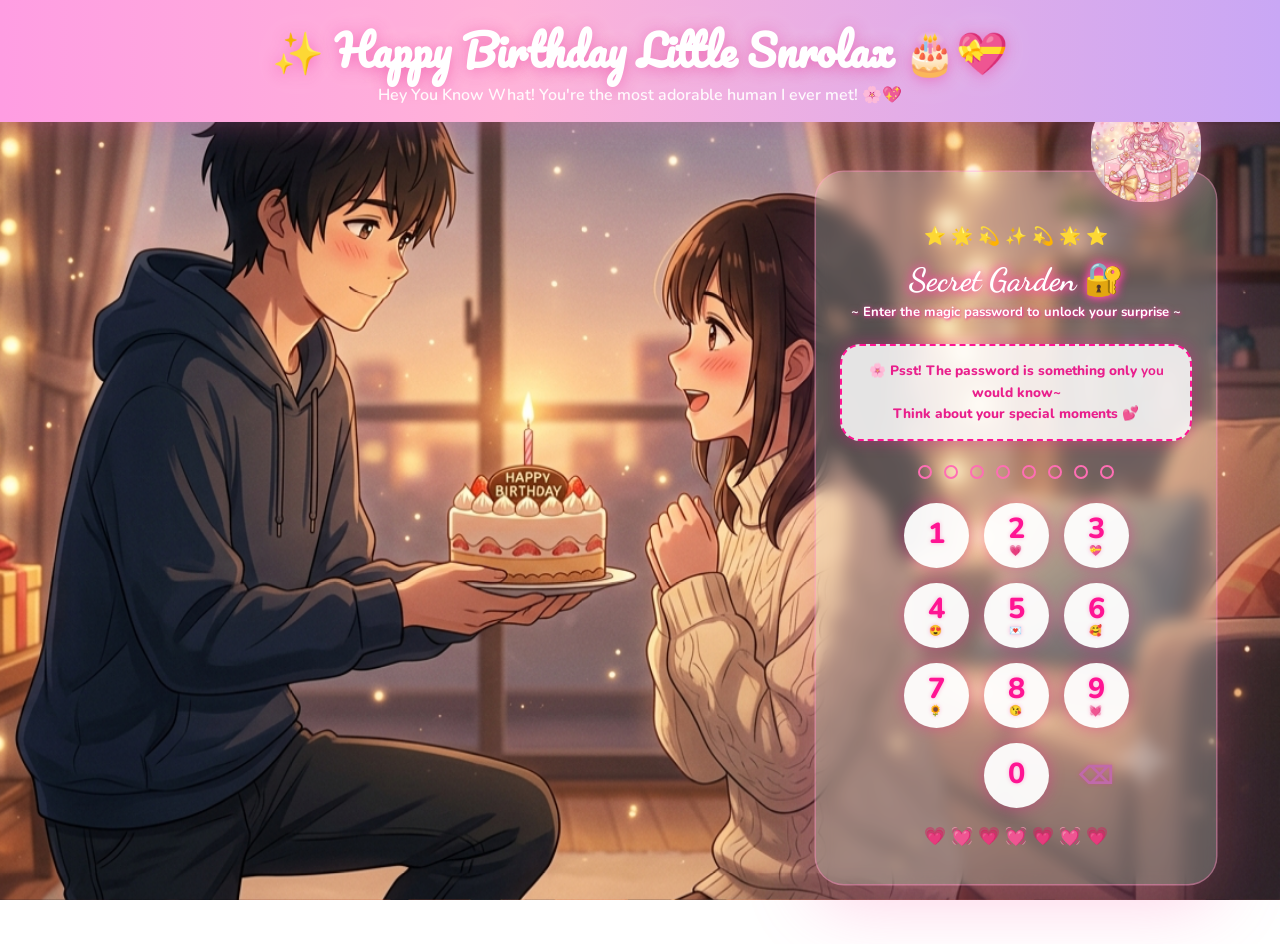
==== commit bd37141b: "Add files via upload" ====
--- a/index.html
+++ b/index.html
@@ -2,16 +2,16 @@
 <html lang="en">
 
 <head>
-    <meta name="description" content="A special birthday surprise for Little Snorlax">
-    <meta name="keywords" content="birthday, surprise, Little Snorlax, celebration">
-    <meta property="og:title" content="Happy Birthday Little Snorlax">
+    <meta name="description" content="A special birthday surprise for Little Snrolax">
+    <meta name="keywords" content="birthday, surprise, Little Snrolax, celebration">
+    <meta property="og:title" content="Happy Birthday Little Snrolax">
     <meta property="og:description" content="A special birthday surprise just for you.">
     <meta property="og:type" content="website">
     <meta name="twitter:card" content="summary_large_image">
     <link rel="canonical" href="https://yourdomain.com/">
     <meta charset="UTF-8">
     <meta name="viewport" content="width=device-width,initial-scale=1,maximum-scale=1">
-    <title>Happy Birthday Little Snorlax 💝</title>
+    <title>Happy Birthday Little Snrolax 💝</title>
     <link rel="icon" type="image/jpeg" href="image/icon.jpeg">
     <link rel="manifest" href="./manifest.json">
     <meta name="theme-color" content="#ff6eb4">
@@ -29,14 +29,14 @@
             style="position:fixed;top:0;left:0;width:100vw;height:100vh;z-index:-1">
         <div id="particles"></div>
         <div class="top-banner">
-            <h1>✨ Happy Birthday Little Snorlax 🎂💝</h1>
+            <h1>✨ Happy Birthday Little Snrolax 🎂💝</h1>
             <p>Hey You Know What! You're the most adorable human I ever met! 🌸💖</p>
         </div>
         <div class="main-wrapper">
             <div class="image-card"><span class="sakura-deco">🌸</span> <span class="sakura-deco">💮</span> <span
                     class="sakura-deco">🌺</span> <span class="sakura-deco">✨</span>
                 <div class="image-frame">
-                    <div class="image-badge">💌 This is for You, Little Snorlax ~</div><img loading="lazy"
+                    <div class="image-badge">💌 This is for You, Little Snrolax ~</div><img loading="lazy"
                         src="image/anime-boy-holding-a-cake-with-cherry-blossoms-in-front-of-him-generative-ai-photo.jpg"
                         alt="Anime boy with birthday cake and cherry blossoms">
                 </div>
@@ -88,7 +88,7 @@
             alt="Surprise Page Background"
             style="position:fixed;top:0;left:0;width:100vw;height:100vh;object-fit:cover;z-index:-1">
         <div class="s-header">
-            <h1 class="s-title">Happy Birthday Little Snorlax!</h1>
+            <h1 class="s-title">Happy Birthday Little Snrolax!</h1>
             <p class="s-tagline">🌸 A collection of smiles, laughter, and unforgettable memories. 💕</p>
             <div class="s-hearts">💗 💓 💗 💓 💗 💓 💗</div>
         </div>
@@ -141,10 +141,9 @@
                 <div class="right-photo-box"><span class="right-deco">🌸</span> <span class="right-deco">💮</span> <span
                         class="right-deco">✨</span> <span class="right-deco">🌺</span>
                     <div class="right-photo-frame"><img loading="lazy" src="image/gif/gif7.gif"
-                            alt="Surprise for Little Snorlax"></div>
-                </div>
-                <div class="cutey-bubble">This WebSide Made only For You 💖, Little Snorlax ~ Happy 20th Birthday 🎂
-                </div>
+                            alt="Surprise for Little Snrolax"></div>
+                </div>
+                <div class="cutey-bubble">This WebSide Made only For You 💖, Little Snrolax ~ Happy 20th Birthday 🎂</div>
                 <div class="btn-group"><button aria-label="Button" class="btn-letter" id="loveMsgBtn"
                         onclick="openLoveLetter()"><span class="letter-icon">💌</span> &nbsp;Read My Letter~ 🌸</button>
                     <button aria-label="Button" class="btn-next" id="nextSurpriseBtn"
@@ -163,7 +162,7 @@
                 </div>
             </div>
         </div>
-        <div class="s-footer">This WebSide Made only For You 💖, Little Snorlax ~ Happy 20th Birthday 🎂</div>
+        <div class="s-footer">This WebSide Made only For You 💖, Little Snrolax ~ Happy 20th Birthday 🎂</div>
     </div>
     <div id="page-three" class="page"><video poster="image/background/lock_back.png" id="p3BgVid" preload="metadata"
             loop muted playsinline
@@ -172,13 +171,13 @@
         </video>
         <div class="p3-header">
             <h1 class="p3-title">A Special Birthday Gift 🎁</h1>
-            <p class="p3-subtitle">✨ ~ Because You Deserve The Whole World, Little Snorlax ~ 🌸💖</p>
+            <p class="p3-subtitle">✨ ~ Because You Deserve The Whole World, Little Snrolax ~ 🌸💖</p>
             <div class="p3-hearts">💗 💓 💖 💝 💖 💓 💗</div>
         </div>
         <div class="p3-body">
             <div class="cake-row">
                 <div class="cake-section">
-                    <div class="cake-label">Happy 20th Birthday, Little Snorlax! 🥳</div>
+                    <div class="cake-label">Happy 20th Birthday, Little Snrolax! 🥳</div>
                     <div class="svg-cake-wrap" id="cakeWrap">
                         <div id="knifeCursor" class="knife-cursor" aria-hidden="true">🔪</div><svg id="cakeSVG"
                             class="cake-svg" viewBox="0 0 340 320" xmlns="http://www.w3.org/2000/svg">
@@ -245,7 +244,7 @@
                                 text-anchor="middle">💖</text><text x="235" y="155" font-size="14"
                                 text-anchor="middle">🌸</text><text x="170" y="200" font-size="11"
                                 font-family="Dancing Script,cursive" fill="#9b3080" text-anchor="middle"
-                                font-weight="700">Happy Birthday Little Snorlax!</text>
+                                font-weight="700">Happy Birthday Little Snrolax!</text>
                             <rect x="80" y="225" width="6" height="2" rx="1" fill="#ff6eb4"
                                 transform="rotate(-30 80 225)" />
                             <rect x="110" y="232" width="6" height="2" rx="1" fill="#c9a7f5"
@@ -408,8 +407,7 @@
                                         repeatCount="indefinite" />⭐
                                 </text></g>
                         </svg>
-                        <div id="cakeCutMsg" class="cake-cut-msg">🎉 You cut the cake! Happy Birthday Little Snorlax!
-                            🎂💖</div>
+                        <div id="cakeCutMsg" class="cake-cut-msg">🎉 You cut the cake! Happy Birthday Little Snrolax! 🎂💖</div>
                     </div>
                     <div class="cut-progress-wrap" id="cutProgressWrap" style="display:none">
                         <div class="cut-progress-bar" id="cutProgressBar"></div>
@@ -448,7 +446,7 @@
                     id="finalSurpriseBtn" onclick="openFinalSurprise()">Go to Next Surprise Page 🎁 →</button>
             </div>
         </div>
-        <div class="p3-footer">This WebSide Made only For You 💖, Little Snorlax ~ Happy 20th Birthday 🎂</div>
+        <div class="p3-footer">This WebSide Made only For You 💖, Little Snrolax ~ Happy 20th Birthday 🎂</div>
     </div>
     <div id="page-four" class="page"><video poster="image/background/lock_back.png" id="p4BgVid" preload="metadata" loop
             muted playsinline style="position:fixed;top:0;left:0;width:100vw;height:100vh;object-fit:cover;z-index:-1">
@@ -524,8 +522,7 @@
         <div class="magic-wish-content">
             <div class="magic-wish-title">✨ Wish Granted! ✨</div>
             <div class="magic-wish-text" id="grantedWishText">"Your beautiful wish has been carried by the shooting
-                stars to the highest heavens. May all your dreams and wishes blossom into reality, cutie Snorlax! 💖"
-            </div>
+                stars to the highest heavens. May all your dreams and wishes blossom into reality, cutie Little Snrolax! 💖"</div>
             <button aria-label="Button" class="btn-magic-close" onclick="closeWishOverlay()">Close & Return 🌸</button>
         </div>
     </div>
@@ -539,8 +536,7 @@
             <p class="letter-sub">~ Written with all the love in the universe just for you ~</p>
             <hr class="letter-divider">
             <ul class="wish-list">
-                <li class="wish-item">💝 Happy Birthday, Little Snorlax! On this beautiful day, I want you to know that
-                    you are
+                <li class="wish-item">💝 Happy Birthday, Little Snrolax! On this beautiful day, I want you to know that you are
                     the most magical person I've meet you. 🎂✨</li>
                 <li class="wish-item">💝Some people make the world beautiful. You just happen to be one of them.🌹</li>
                 <li class="wish-item">🌸 Your smile has a way of making everything around you feel lighter. I hope your
@@ -573,7 +569,7 @@
         <div class="love-letter-card" id="thanksCard" style="max-width:440px"><button class="letter-close"
                 onclick="closeThanksModalDirect()" aria-label="Close">✕</button>
             <div class="letter-top-deco">💝</div>
-            <h2 class="letter-heading" style="font-family:Pacifico,cursive;font-size:2rem">Thank You, Snorlax!</h2>
+            <h2 class="letter-heading" style="font-family:Pacifico,cursive;font-size:2rem">Thank You, Little Snrolax!</h2>
             <p class="letter-sub" style="font-family:Nunito,sans-serif;font-size:.9rem;font-weight:700">~ A special
                 message just for you ~</p>
             <hr class="letter-divider">
--- a/styles.min.css
+++ b/styles.min.css
@@ -0,0 +1 @@
+*,::after,::before{box-sizing:border-box;margin:0;padding:0}:root{--pink:#ff6eb4;--pink-deep:#e91e8c;--lavender:#c9a7f5;--pink-light:#ffb3d9;--shadow:rgba(255, 110, 180, 0.35)}html{overflow-x:hidden;-webkit-text-size-adjust:100%}body{font-family:Nunito,sans-serif;background:url('image/background/back_4.jpg') no-repeat center center fixed;background-size:cover;min-height:100vh;min-width:1024px;overflow-x:auto;width:100%}.page{width:100%;display:flex;flex-direction:column;min-height:100vh;position:relative}#page-lock{display:flex}#page-surprise{display:none}#butterfly-layer{position:fixed;inset:0;pointer-events:none;z-index:0;overflow:hidden}.butterfly{position:absolute;animation:bflyFly linear infinite;will-change:transform;user-select:none}@keyframes bflyFly{0%{transform:translateY(110vh) translateX(0) rotate(0);opacity:0}8%{opacity:1}30%{transform:translateY(70vh) translateX(28px) rotate(12deg)}55%{transform:translateY(35vh) translateX(-20px) rotate(-10deg)}80%{transform:translateY(10vh) translateX(18px) rotate(8deg)}92%{opacity:1}100%{transform:translateY(-12vh) translateX(0) rotate(0);opacity:0}}.particle{position:fixed;pointer-events:none;animation:floatUp linear infinite;z-index:1}@keyframes floatUp{0%{transform:translateY(100vh) rotate(0);opacity:0}10%{opacity:1}90%{opacity:1}100%{transform:translateY(-10vh) rotate(360deg);opacity:0}}.top-banner{position:relative;z-index:10;text-align:center;padding:24px 16px 16px;background:linear-gradient(90deg,#ff9de2 0,#ffb3d9 40%,#c9a7f5 100%);box-shadow:0 4px 24px rgba(255,110,180,.25)}.top-banner h1{font-family:Pacifico,cursive;font-size:clamp(1.2rem, 5vw, 2.6rem);color:#fff;line-height:1.3;text-shadow:0 2px 16px rgba(233,30,140,.45),0 0 40px rgba(255,255,255,.3);animation:shimmerText 3s ease-in-out infinite alternate;word-break:break-word}@keyframes shimmerText{from{text-shadow:0 2px 16px rgba(233,30,140,.4),0 0 40px rgba(255,255,255,.3)}to{text-shadow:0 2px 30px rgba(233,30,140,.75),0 0 70px rgba(255,255,255,.6)}}.top-banner p{margin-top:6px;font-size:clamp(.75rem, 3vw, 1rem);color:rgba(255,255,255,.92);font-weight:600;line-height:1.4}.main-wrapper{position:relative;z-index:5;display:flex;align-items:flex-start;justify-content:center;gap:32px;padding:40px 20px 60px;flex:1;flex-wrap:wrap}.image-card{position:relative;flex:0 1 auto;width:min(380px,90vw);animation:floatCard 4s ease-in-out infinite;margin-top:16px;display:none}@keyframes floatCard{0%,100%{transform:translateY(0) rotate(-1deg)}50%{transform:translateY(-12px) rotate(1deg)}}.image-frame{position:relative;border-radius:24px;padding:8px;background:linear-gradient(135deg,#ff9de2,#c9a7f5,#ff6eb4);box-shadow:0 16px 50px rgba(255,110,180,.45),0 0 0 3px rgba(255,255,255,.5)}.image-frame::before{content:'';position:absolute;inset:-3px;border-radius:28px;background:linear-gradient(135deg,#ffb3d9,#c9a7f5,#ff6eb4,#ffb3d9);background-size:300% 300%;z-index:-1;animation:borderGlow 3s linear infinite}@keyframes borderGlow{0%,100%{background-position:0 50%}50%{background-position:100% 50%}}.image-frame img{width:100%;border-radius:18px;display:block;object-fit:cover}.image-badge{position:absolute;top:-16px;left:50%;transform:translateX(-50%);background:linear-gradient(135deg,#ff6eb4,#e91e8c);color:#fff;font-family:'Dancing Script',cursive;font-size:clamp(.85rem, 3vw, 1.1rem);font-weight:700;padding:5px 18px;border-radius:30px;box-shadow:0 4px 14px var(--shadow);white-space:nowrap}.sakura-deco{position:absolute;font-size:1.4rem;animation:spinFloat 6s ease-in-out infinite}.sakura-deco:first-child{top:-8px;left:-8px;animation-delay:0s}.sakura-deco:nth-child(2){top:-8px;right:-8px;animation-delay:1s}.sakura-deco:nth-child(3){bottom:-8px;left:-8px;animation-delay:2s}.sakura-deco:nth-child(4){bottom:-8px;right:-8px;animation-delay:3s}@keyframes spinFloat{0%,100%{transform:rotate(0) scale(1)}50%{transform:rotate(20deg) scale(1.2)}}.password-card{flex:0 1 auto;width:min(380px,92vw);background:rgba(255,255,255,.25);backdrop-filter:blur(8px);-webkit-backdrop-filter:blur(8px);border-radius:28px;padding:52px 24px 36px;box-shadow:0 20px 70px rgba(255,110,180,.3),0 0 0 1.5px rgba(255,182,213,.5);position:relative;overflow:visible;animation:cardPulse 5s ease-in-out infinite;margin-top:60px}@keyframes cardPulse{0%,100%{box-shadow:0 20px 70px rgba(255,110,180,.3),0 0 0 1.5px rgba(255,182,213,.5)}50%{box-shadow:0 26px 90px rgba(255,110,180,.5),0 0 0 2px rgba(255,182,213,.8)}}.mascot-wrap{position:absolute;top:-20px;right:12px;width:120px;pointer-events:none;animation:mascotBob 3s ease-in-out infinite}@keyframes mascotBob{0%,100%{transform:translateY(0)}50%{transform:translateY(-8px)}}.mascot-wrap img{width:100%;filter:drop-shadow(0 4px 14px rgba(255, 110, 180, .5))}.stars-row{text-align:center;font-size:1.1rem;margin-bottom:12px;animation:twinkle 2s ease-in-out infinite alternate}@keyframes twinkle{from{opacity:.6;transform:scale(.95)}to{opacity:1;transform:scale(1.05)}}.card-title{text-align:center;font-family:'Dancing Script',cursive;font-size:clamp(1.6rem, 6vw, 2rem);color:#fff;margin-bottom:4px;text-shadow:0 0 8px #ff6eb4,0 0 12px #ff1493}.card-subtitle{text-align:center;font-size:clamp(.72rem, 2.5vw, .82rem);color:#fff;margin-bottom:22px;font-weight:700;line-height:1.4;text-shadow:1px 1px 3px rgba(255,20,147,.9),0 0 6px rgba(255,110,180,.6)}.input-group{position:relative;margin-bottom:18px}.input-label{display:flex;align-items:center;gap:5px;font-size:.8rem;color:#c06aaa;font-weight:700;margin-bottom:7px}.input-field{width:100%;padding:13px 44px 13px 44px;border:2px solid #ffb3d9;border-radius:14px;background:rgba(255,255,255,.88);font-family:Nunito,sans-serif;font-size:1rem;color:#7b3f6e;outline:0;font-weight:600;transition:border-color .3s,box-shadow .3s;-webkit-appearance:none}.input-field::placeholder{color:#e8a0c8}.input-field:focus{border-color:var(--pink);box-shadow:0 0 0 4px rgba(255,110,180,.18)}.input-icon{position:absolute;bottom:13px;left:14px;font-size:1rem;pointer-events:none}.toggle-eye{position:absolute;bottom:11px;right:12px;cursor:pointer;font-size:1rem;user-select:none;transition:transform .2s}.toggle-eye:hover{transform:scale(1.2)}.hint-bubble{background:rgba(255,255,255,.85);border:2px dashed #ff1493;border-radius:20px;padding:14px 18px;margin-bottom:24px;font-size:clamp(.75rem, 2.5vw, .85rem);color:#e91e8c;text-align:center;line-height:1.6;font-weight:800;box-shadow:0 0 15px rgba(255,20,147,.4);animation:floatBubble 3s ease-in-out infinite;position:relative}@keyframes floatBubble{0%,100%{transform:translateY(0)}50%{transform:translateY(-6px)}}.btn-enter{width:100%;padding:14px 10px;border:none;border-radius:16px;background:linear-gradient(135deg,#ff6eb4 0,#e91e8c 50%,#c9a7f5 100%);background-size:200% 200%;color:#fff;font-family:Nunito,sans-serif;font-size:clamp(.9rem, 4vw, 1.05rem);font-weight:800;cursor:pointer;box-shadow:0 8px 28px rgba(233,30,140,.4);transition:transform .2s,box-shadow .2s;animation:gradientShift 4s ease infinite;-webkit-appearance:none}@keyframes gradientShift{0%,100%{background-position:0 50%}50%{background-position:100% 50%}}.btn-enter:hover{transform:translateY(-2px) scale(1.02)}.btn-enter:active{transform:scale(.98)}.msg-box{display:none;margin-top:12px;padding:11px 14px;border-radius:12px;font-size:clamp(.75rem, 3vw, .85rem);font-weight:700;text-align:center;animation:bounceIn .4s ease}@keyframes bounceIn{0%{transform:scale(.8);opacity:0}60%{transform:scale(1.05)}100%{transform:scale(1);opacity:1}}.msg-error{background:#ffe4f0;border:1.5px solid #ff80bf;color:#c0306a}.msg-success{background:#e8fce8;border:1.5px solid #8fdb8f;color:#2a7a2a}.hearts-row{text-align:center;margin-top:16px;font-size:1.1rem;animation:twinkle 2.5s ease-in-out infinite alternate}.passcode-container{display:flex;flex-direction:column;align-items:center;margin-top:10px}.passcode-dots{display:flex;gap:12px;margin-bottom:24px;justify-content:center}.passcode-dot{width:14px;height:14px;border-radius:50%;border:2px solid var(--pink);background:0 0;transition:background .2s,transform .2s}.passcode-dot.filled{background:var(--pink);transform:scale(1.1)}.passcode-keypad{display:grid;grid-template-columns:repeat(3,1fr);gap:20px;justify-content:center}.keypad-btn{width:65px;height:65px;border-radius:50%;border:none;background:rgba(255,255,255,.95);color:#ff1493;text-shadow:0 0 4px rgba(255,20,147,.3);font-family:Nunito,sans-serif;font-size:1.8rem;font-weight:800;cursor:pointer;box-shadow:0 0 15px rgba(255,20,147,.4);transition:transform .1s,background .2s,box-shadow .2s;display:flex;flex-direction:column;align-items:center;justify-content:center;line-height:1;-webkit-tap-highlight-color:transparent}.keypad-btn:hover{background:rgba(255,255,255,.95);transform:scale(1.05);box-shadow:0 8px 20px rgba(255,110,180,.3)}.keypad-btn:active{transform:scale(.95);background:#ffecf5}.keypad-btn span{font-size:.65rem;font-weight:700;color:#c06aaa;margin-top:2px;letter-spacing:1px}.keypad-btn.action{background:0 0;box-shadow:none;font-size:1.5rem;color:#c06aaa}.keypad-btn.action:hover{background:rgba(255,255,255,.5)}.keypad-btn.empty{background:0 0;box-shadow:none;pointer-events:none}.s-header{position:relative;z-index:10;text-align:center;padding:36px 16px 24px;background:linear-gradient(135deg,#ff6eb4 0,#e91e8c 40%,#c9a7f5 100%);overflow:hidden}.s-header::before{content:'✨  🌸  💖  🌸  ✨  🌸  💖  🌸  ✨';position:absolute;top:7px;left:0;right:0;text-align:center;font-size:.85rem;opacity:.45;letter-spacing:4px}.s-title{font-family:'Great Vibes',cursive;font-size:clamp(2.4rem, 8vw, 6rem);color:#fff;text-shadow:0 4px 24px rgba(100,0,60,.45),0 0 80px rgba(255,255,255,.4);line-height:1.15;animation:titleGlow 3s ease-in-out infinite alternate;word-break:break-word}@keyframes titleGlow{from{transform:scale(1);text-shadow:0 4px 24px rgba(100,0,60,.45),0 0 60px rgba(255,255,255,.3)}to{transform:scale(1.015);text-shadow:0 6px 40px rgba(100,0,60,.65),0 0 100px rgba(255,255,255,.55)}}.s-tagline{margin-top:10px;font-family:'Dancing Script',cursive;font-size:clamp(.95rem, 3.5vw, 1.7rem);color:rgba(255,255,255,.95);font-weight:600;line-height:1.4;padding:0 8px}.s-hearts{margin-top:10px;font-size:1.3rem;letter-spacing:6px;animation:heartPump 1.4s ease-in-out infinite}@keyframes heartPump{0%,100%{transform:scale(1)}50%{transform:scale(1.18)}}.surprise-grid{position:relative;z-index:5;display:grid;grid-template-columns:1fr 1fr 1fr;gap:20px;padding:30px 24px 50px;flex:1;align-items:start}.col-left{display:flex;flex-direction:column;gap:16px}.video-box{background:rgba(255,255,255,.95);border-radius:22px;padding:16px;box-shadow:0 14px 30px rgba(255,110,180,.28),0 0 0 2px rgba(255,182,213,.4)}@keyframes glowCard{from{box-shadow:0 14px 30px rgba(255,110,180,.25),0 0 0 1.5px rgba(255,182,213,.5)}to{box-shadow:0 20px 40px rgba(255,110,180,.35),0 0 0 2px rgba(255,110,180,.5)}}.video-label{text-align:center;font-family:'Dancing Script',cursive;font-size:clamp(.9rem, 2.5vw, 1.25rem);font-weight:700;color:var(--pink-deep);text-shadow:0 2px 8px var(--shadow);margin-bottom:10px;animation:twinkle 2s ease-in-out infinite alternate}.birthday-video{width:100%;display:block;outline:0;border-radius:14px;box-shadow:0 8px 30px rgba(200,80,160,.3)}.col-center{display:flex;flex-direction:column;gap:18px;align-items:center}.center-photo-card{width:100%;position:relative;animation:floatCard 4s ease-in-out infinite}.center-photo-card:nth-child(2){animation-delay:.8s}.center-photo-card:nth-child(3){animation-delay:1.6s}.center-photo-frame{border-radius:20px;padding:7px;background:linear-gradient(135deg,#ff9de2,#c9a7f5,#ff6eb4);box-shadow:0 12px 36px rgba(255,110,180,.38),0 0 0 2.5px rgba(255,255,255,.55);position:relative}.center-photo-frame::before{content:'';position:absolute;inset:-3px;border-radius:24px;background:linear-gradient(135deg,#ffb3d9,#c9a7f5,#ff6eb4,#ffb3d9);background-size:300% 300%;z-index:-1;animation:borderGlow 3s linear infinite}.center-photo-frame img,.center-photo-frame video{width:100%;border-radius:14px;display:block;height:auto}.photo-caption{text-align:center;margin-top:8px;font-family:Nunito,sans-serif;font-size:clamp(.75rem, 1.5vw, .95rem);color:#e91e8c;font-weight:800;text-shadow:0 1px 3px rgba(255,255,255,.8);line-height:1.4}.col-right{display:flex;flex-direction:column;gap:20px;align-items:center}.right-photo-box{width:100%;position:relative;animation:floatCard 4.5s ease-in-out infinite}.right-photo-frame{border-radius:22px;padding:8px;background:linear-gradient(135deg,#ffb3d9,#e91e8c,#c9a7f5);box-shadow:0 16px 48px rgba(255,110,180,.42),0 0 0 2.5px rgba(255,255,255,.5);position:relative}.right-photo-frame::before{content:'';position:absolute;inset:-3px;border-radius:26px;background:linear-gradient(135deg,#ff6eb4,#c9a7f5,#ffb3d9,#ff6eb4);background-size:300% 300%;z-index:-1;animation:borderGlow 3.5s linear infinite}.right-photo-frame img{width:100%;border-radius:16px;display:block;object-fit:cover;max-height:300px}.right-deco{position:absolute;font-size:1.4rem;animation:spinFloat 5s ease-in-out infinite}.right-deco:first-child{top:-10px;left:-10px;animation-delay:0s}.right-deco:nth-child(2){top:-10px;right:-10px;animation-delay:1.2s}.right-deco:nth-child(3){bottom:-10px;left:-10px;animation-delay:2.4s}.right-deco:nth-child(4){bottom:-10px;right:-10px;animation-delay:.6s}.btn-group{display:flex;flex-direction:column;gap:14px;width:100%;align-items:center}.btn-letter{width:100%;padding:16px 20px;border:none;border-radius:50px;background:linear-gradient(135deg,#fff0fa,#ffb3d9,#ff6eb4);background-size:200% 200%;color:#c0306a;font-family:Nunito,sans-serif;font-size:clamp(.88rem, 2vw, 1.05rem);font-weight:900;cursor:pointer;position:relative;overflow:hidden;box-shadow:0 8px 28px rgba(255,110,180,.38),0 0 0 2px rgba(255,182,213,.5);transition:transform .25s,box-shadow .25s;animation:btnGrad 3s ease infinite;letter-spacing:.3px}@keyframes btnGrad{0%,100%{background-position:0 50%}50%{background-position:100% 50%}}.btn-letter:hover{transform:translateY(-4px) scale(1.04);box-shadow:0 14px 40px rgba(255,110,180,.55)}.btn-letter:active{transform:scale(.97)}.btn-letter .letter-icon{font-size:1.4rem;animation:heartbeat 1.2s ease-in-out infinite;display:inline-block}@keyframes heartbeat{0%,100%{transform:scale(1)}30%{transform:scale(1.3)}60%{transform:scale(1.1)}}.btn-next{width:100%;padding:16px 20px;border:none;border-radius:50px;background:linear-gradient(135deg,#ff6eb4 0,#e91e8c 40%,#c9a7f5 100%);background-size:200% 200%;color:#fff;font-family:Nunito,sans-serif;font-size:clamp(.88rem, 2vw, 1.05rem);font-weight:900;cursor:pointer;box-shadow:0 10px 36px rgba(233,30,140,.45);transition:transform .25s,box-shadow .25s;animation:btnGrad 4s ease infinite;display:flex;align-items:center;justify-content:center;gap:8px}.btn-next:hover{transform:translateY(-4px) scale(1.04);box-shadow:0 16px 50px rgba(233,30,140,.6)}.btn-next:active{transform:scale(.97)}.btn-icon{font-size:1.3rem;animation:wiggle 1.5s ease-in-out infinite;display:inline-block}@keyframes wiggle{0%,100%{transform:rotate(0)}25%{transform:rotate(-12deg)}75%{transform:rotate(12deg)}}.cutey-bubble{background:rgba(255,255,255,.92);border:2px dashed #ff1493;border-radius:18px;padding:12px 16px;font-family:Nunito,sans-serif;font-size:clamp(.85rem, 1.8vw, 1rem);font-weight:800;color:#e91e8c;text-align:center;line-height:1.5;box-shadow:0 0 15px rgba(255,20,147,.35);animation:bubblePop 3s ease-in-out infinite;width:100%}@keyframes bubblePop{0%,100%{transform:scale(1)}50%{transform:scale(1.03)}}.modal-overlay{display:none;position:fixed;inset:0;z-index:9999;background:rgba(255,182,213,.55);backdrop-filter:blur(12px);-webkit-backdrop-filter:blur(12px);align-items:center;justify-content:center;padding:16px;animation:fadeIn .3s ease}.modal-overlay.open{display:flex}@keyframes fadeIn{from{opacity:0}to{opacity:1}}.love-letter-card{background:linear-gradient(145deg,#fff8fd,#fce4f6,#f3e0ff);border-radius:30px;padding:36px 32px 32px;max-width:500px;width:100%;position:relative;box-shadow:0 30px 80px rgba(233,30,140,.3),0 0 0 3px rgba(255,182,213,.5),0 0 60px rgba(201,167,245,.2);animation:popIn .45s cubic-bezier(.34,1.56,.64,1);max-height:90vh;overflow-y:auto}@keyframes popIn{0%{transform:scale(.5) rotate(-5deg);opacity:0}70%{transform:scale(1.04) rotate(1deg);opacity:1}100%{transform:scale(1) rotate(0);opacity:1}}.letter-close{position:absolute;top:14px;right:16px;background:linear-gradient(135deg,#ff6eb4,#e91e8c);color:#fff;border:none;border-radius:50%;width:36px;height:36px;font-size:1rem;cursor:pointer;font-weight:900;box-shadow:0 4px 14px rgba(233,30,140,.4);transition:transform .2s,box-shadow .2s;display:flex;align-items:center;justify-content:center}.letter-close:hover{transform:scale(1.15) rotate(90deg);box-shadow:0 6px 20px rgba(233,30,140,.6)}.letter-top-deco{text-align:center;font-size:2.2rem;margin-bottom:6px;animation:heartPump 1.4s ease-in-out infinite}.letter-heading{font-family:'Great Vibes',cursive;font-size:clamp(1.8rem, 6vw, 2.8rem);color:var(--pink-deep);text-align:center;text-shadow:0 2px 16px var(--shadow);line-height:1.2;margin-bottom:6px}.letter-sub{text-align:center;font-family:'Dancing Script',cursive;font-size:clamp(.9rem, 3vw, 1.1rem);color:#c06aaa;font-weight:600;margin-bottom:20px}.letter-divider{border:none;height:2px;background:linear-gradient(90deg,transparent,#ffb3d9,#c9a7f5,#ffb3d9,transparent);margin:0 0 20px 0;border-radius:2px}.wish-list{list-style:none;display:flex;flex-direction:column;gap:14px}.wish-item{background:rgba(255,255,255,.82);border-radius:16px;padding:13px 16px;border-left:4px solid var(--pink);font-size:clamp(.8rem, 2.5vw, .95rem);color:#7b3f6e;font-weight:600;line-height:1.6;box-shadow:0 4px 16px rgba(255,110,180,.12);animation:slideIn .5s ease both}.wish-item:first-child{animation-delay:.1s;border-left-color:#ff6eb4}.wish-item:nth-child(2){animation-delay:.2s;border-left-color:#e91e8c}.wish-item:nth-child(3){animation-delay:.3s;border-left-color:#c9a7f5}.wish-item:nth-child(4){animation-delay:.4s;border-left-color:#ff6eb4}.wish-item:nth-child(5){animation-delay:.5s;border-left-color:#e91e8c}.wish-item:nth-child(6){animation-delay:.6s;border-left-color:#c9a7f5}.wish-item:nth-child(7){animation-delay:.7s;border-left-color:#ff6eb4}.wish-item:nth-child(8){animation-delay:.8s;border-left-color:#e91e8c}@keyframes slideIn{from{transform:translateX(-20px);opacity:0}to{transform:translateX(0);opacity:1}}.letter-sign{text-align:center;margin-top:22px;font-family:'Great Vibes',cursive;font-size:clamp(1.4rem, 4vw, 1.9rem);color:var(--pink-deep);text-shadow:0 2px 10px var(--shadow)}.letter-final-hearts{text-align:center;margin-top:10px;font-size:1.4rem;animation:heartPump 1.4s ease-in-out infinite}.moments-section{position:relative;z-index:5;display:flex;flex-direction:column;align-items:center;padding:60px 24px 60px;width:100%;box-sizing:border-box;background:0 0}.moments-header{text-align:center;margin-bottom:48px}.moments-title{font-family:'Dancing Script',cursive;font-size:clamp(2rem, 6vw, 3.6rem);font-weight:700;color:#ff85c6;text-shadow:0 2px 10px rgba(0,0,0,.4),0 0 20px rgba(255,110,180,.6);animation:twinkle 2.5s ease-in-out infinite alternate;line-height:1.2}.moments-subtitle{margin-top:14px;font-family:Nunito,sans-serif;font-size:clamp(.85rem, 2.5vw, 1rem);color:#fff;font-weight:600;line-height:1.7;max-width:520px;text-shadow:0 2px 4px rgba(0,0,0,.6)}.moments-divider{display:none}.moments-cards-row{display:flex;flex-wrap:wrap;gap:30px;justify-content:center;width:100%;max-width:1100px}.moment-card{flex:1;min-width:270px;max-width:320px;background:0 0;border-radius:20px;padding:15px 15px 20px;box-shadow:none;display:flex;flex-direction:column;position:relative;top:0;transition:top .3s cubic-bezier(.175, .885, .32, 1.275)}.moment-card:hover{top:-8px}.moment-card::before{display:none}.moment-img-wrap{border-radius:14px;overflow:hidden;width:100%;height:280px;position:relative;background:0 0}.moment-img-wrap img{object-fit:cover;width:100%;height:100%;transition:transform .5s ease;display:block}.moment-card:hover .moment-img-wrap img{transform:scale(1.04)}.moment-img-wrap-contain{display:flex;align-items:center;justify-content:center}.moment-img-wrap-contain img{object-fit:contain!important;max-width:100%;max-height:100%}.moment-card-body{padding:20px 5px 6px;text-align:left}.moment-card-emoji{display:none}.moment-card-title{font-family:'Dancing Script',cursive;font-size:clamp(1.4rem, 3vw, 1.8rem);font-weight:700;color:#ff85c6;margin:0 0 10px 0;line-height:1.2;text-shadow:0 2px 6px rgba(0,0,0,.5)}.moment-card-text{font-family:Nunito,sans-serif;font-size:clamp(.82rem, 2vw, .95rem);color:#fff;font-weight:600;line-height:1.6;margin:0;text-shadow:0 1px 4px rgba(0,0,0,.6)}.quotes-glass-wrap{margin-top:80px;width:100%;max-width:800px;background:rgba(255,255,255,.88);border-radius:28px;padding:44px 40px 40px;box-shadow:0 8px 40px rgba(255,110,180,.12);text-align:center;position:relative;overflow:hidden}.quotes-glass-wrap::before{display:none}.quotes-glass-title{font-family:'Dancing Script',cursive;font-size:clamp(1.8rem, 5vw, 3rem);font-weight:700;color:#e91e8c;margin-bottom:8px}.quotes-hearts-divider{font-size:1rem;letter-spacing:8px;margin-bottom:28px;display:block;animation:heartPump 1.4s ease-in-out infinite}.quotes-list{font-family:Nunito,sans-serif;font-size:clamp(.92rem, 2.5vw, 1.1rem);color:#555;font-weight:600;line-height:2.5;display:flex;flex-direction:column;gap:2px}.quotes-list p{margin:0;padding:7px 16px;border-radius:10px}.quotes-final-line{margin-top:14px!important;color:#aaa!important;font-style:italic}.btn-memories-next{display:inline-flex;align-items:center;justify-content:center;gap:10px;margin-top:40px;padding:18px 50px;border:none;border-radius:50px;background:linear-gradient(135deg,#ff6eb4 0,#e91e8c 50%,#c9a7f5 100%);background-size:200% 200%;color:#fff;font-family:Nunito,sans-serif;font-size:clamp(1rem, 3vw, 1.2rem);font-weight:900;cursor:pointer;box-shadow:0 12px 40px rgba(233,30,140,.4);transition:transform .25s,box-shadow .25s;animation:btnGrad 4s ease infinite;letter-spacing:.5px}.btn-memories-next:hover{transform:translateY(-4px) scale(1.05);box-shadow:0 18px 55px rgba(233,30,140,.55)}.btn-memories-next:active{transform:scale(.97)}.s-footer{position:relative;z-index:5;text-align:center;padding:16px 12px;font-family:'Dancing Script',cursive;font-size:clamp(.9rem, 3.5vw, 1.1rem);color:#c06aaa;font-weight:600}@media (max-width:480px){.main-wrapper{flex-direction:column;align-items:center;padding:24px 14px 50px;gap:60px}.image-card{width:92vw;margin-top:0}.password-card{width:92vw;margin-top:70px;padding:50px 18px 30px}.mascot-wrap{width:100px;top:-60px;right:8px}.surprise-grid{flex-direction:column;padding:20px 14px 40px;gap:24px}.center-photo-frame img{height:auto}.right-photo-frame img{max-height:250px}}@media (min-width:481px) and (max-width:780px){.main-wrapper{flex-direction:column;align-items:center;padding:30px 20px 60px;gap:70px}.image-card{width:80vw;margin-top:0}.password-card{width:80vw;margin-top:80px}.mascot-wrap{width:115px;top:-70px;right:10px}.surprise-grid{flex-direction:column;padding:24px 18px 40px;gap:18px}.surprise-top-row{grid-template-columns:1fr}}@media (min-width:781px){.main-wrapper{flex-direction:row;align-items:center;padding:50px 40px 60px}.image-card{width:min(420px,45vw);margin-top:0}.password-card{width:min(400px,45vw);margin-top:0}.mascot-wrap{width:130px;top:-80px;right:-5px}}#page-three{display:none}.p3-header{position:relative;z-index:10;text-align:center;padding:44px 16px 30px;overflow:hidden;background:linear-gradient(135deg,#e91e8c 0,#ff6eb4 40%,#c9a7f5 75%,#ffb3d9 100%)}.p3-header::before{content:'🎊 🎉 🎁 🎀 💝 🎀 🎁 🎉 🎊';position:absolute;top:8px;left:0;right:0;text-align:center;font-size:1rem;opacity:.5;letter-spacing:6px}.p3-header::after{content:'🌸 ✨ 💮 ✨ 🌸 ✨ 💮 ✨ 🌸';position:absolute;bottom:8px;left:0;right:0;text-align:center;font-size:.9rem;opacity:.45;letter-spacing:4px}.p3-title{font-family:Nunito,sans-serif;font-size:clamp(2rem, 6vw, 4rem);color:#fff;font-weight:900;text-shadow:0 0 10px #ff6eb4,0 0 20px #ff1493;line-height:1.2;animation:titleGlow 3s ease-in-out infinite alternate;word-break:break-word}.p3-subtitle{font-family:Nunito,sans-serif;font-size:clamp(1rem, 3vw, 1.3rem);color:#fff;font-weight:800;margin-top:10px;line-height:1.4;padding:0 10px;text-shadow:0 1px 4px rgba(255,20,147,.8)}.p3-hearts{margin-top:12px;font-size:1.5rem;letter-spacing:8px;animation:heartPump 1.2s ease-in-out infinite}.p3-body{position:relative;z-index:5;display:flex;flex-direction:column;align-items:center;justify-content:center;gap:0;padding:40px 40px 50px;flex:1;min-height:calc(100vh - 200px)}.cake-row{display:flex;flex-direction:row;align-items:center;justify-content:center;gap:60px;width:fit-content;margin:0 auto}.cake-section{display:flex;flex-direction:column;align-items:center;justify-content:center;gap:14px;flex-shrink:0}.cake-emoji-display{font-size:clamp(5rem, 18vw, 9rem);animation:cakeBounce 1.8s ease-in-out infinite;filter:drop-shadow(0 10px 30px rgba(255, 110, 180, .5));line-height:1}@keyframes cakeBounce{0%,100%{transform:translateY(0) scale(1) rotate(-3deg)}50%{transform:translateY(-18px) scale(1.06) rotate(3deg)}}.cake-label{font-family:Nunito,sans-serif;font-size:clamp(1.4rem, 4vw, 2rem);color:#ff1493;font-weight:900;text-shadow:0 0 5px rgba(255,20,147,.3);text-align:center;line-height:1.3}@keyframes gradShift{0%,100%{background-position:0 50%}50%{background-position:100% 50%}}.cake-sub{font-family:Nunito,sans-serif;font-size:clamp(.9rem, 2.5vw, 1.1rem);color:#e91e8c;font-weight:800;text-align:center;line-height:1.5}.cake-bottom-msg{font-family:Nunito,sans-serif;font-size:clamp(.88rem, 1.5vw, 1rem);color:#8b3a6a;font-weight:600;text-align:center;line-height:1.8;background:rgba(255,255,255,.7);border-radius:14px;padding:14px 24px;border:1.5px solid #ffcce8;box-shadow:0 4px 16px rgba(255,110,180,.1);margin-top:4px}.age-badge{display:inline-flex;align-items:center;gap:10px;background:linear-gradient(135deg,#ff6eb4,#e91e8c,#c9a7f5);background-size:200% 200%;color:#fff;padding:12px 30px;border-radius:50px;font-family:Pacifico,cursive;font-size:clamp(1.1rem, 4vw, 1.6rem);box-shadow:0 10px 36px rgba(233,30,140,.4);animation:btnGrad 3s ease infinite}.love-section{width:100%;max-width:780px;background:rgba(255,255,255,.82);backdrop-filter:blur(20px);-webkit-backdrop-filter:blur(20px);border-radius:32px;padding:44px 36px 40px;box-shadow:0 24px 70px rgba(255,110,180,.28),0 0 0 2px rgba(255,182,213,.5);animation:glowCard 4s ease-in-out infinite alternate;position:relative;overflow:hidden}.love-section::before{content:'';position:absolute;inset:0;background:radial-gradient(ellipse at top left,rgba(255,182,213,.18) 0,transparent 60%),radial-gradient(ellipse at bottom right,rgba(201,167,245,.18) 0,transparent 60%);pointer-events:none}.love-sec-top{text-align:center;margin-bottom:8px;font-size:2.5rem;animation:heartPump 1.4s ease-in-out infinite}.love-sec-heading{font-family:'Great Vibes',cursive;font-size:clamp(2rem, 6vw, 3.2rem);color:var(--pink-deep);text-align:center;text-shadow:0 2px 16px var(--shadow);line-height:1.2;margin-bottom:6px}.love-sec-sub{text-align:center;font-family:'Dancing Script',cursive;font-size:clamp(.95rem, 3vw, 1.2rem);color:#c06aaa;font-weight:600;margin-bottom:24px}.love-divider{border:none;height:2px;background:linear-gradient(90deg,transparent,#ffb3d9,#c9a7f5,#ffb3d9,transparent);margin:0 0 28px 0;border-radius:2px}.wish-grid{display:grid;grid-template-columns:1fr 1fr;gap:16px}.wish-card{background:linear-gradient(145deg,#fff8fd,#fce4f6);border-radius:18px;padding:16px 18px;border-left:4px solid var(--pink);font-size:clamp(.8rem, 2vw, .95rem);color:#7b3f6e;font-weight:600;line-height:1.65;box-shadow:0 6px 20px rgba(255,110,180,.12);animation:slideIn .5s ease both;position:relative;overflow:hidden}.wish-card::after{content:'';position:absolute;top:-30px;right:-30px;width:80px;height:80px;border-radius:50%;background:radial-gradient(circle,rgba(255,182,213,.25) 0,transparent 70%)}.wish-card:first-child{animation-delay:50ms;border-left-color:#ff6eb4}.wish-card:nth-child(2){animation-delay:.12s;border-left-color:#e91e8c}.wish-card:nth-child(3){animation-delay:.19s;border-left-color:#c9a7f5}.wish-card:nth-child(4){animation-delay:.26s;border-left-color:#ff6eb4}.wish-card:nth-child(5){animation-delay:.33s;border-left-color:#e91e8c}.wish-card:nth-child(6){animation-delay:.4s;border-left-color:#c9a7f5}.wish-card:nth-child(7){animation-delay:.47s;border-left-color:#ff6eb4}.wish-card:nth-child(8){animation-delay:.54s;border-left-color:#e91e8c}.wish-card-emoji{font-size:1.4rem;display:block;margin-bottom:6px}.love-sign{text-align:center;margin-top:30px;font-family:'Great Vibes',cursive;font-size:clamp(1.6rem, 5vw, 2.4rem);color:var(--pink-deep);text-shadow:0 2px 10px var(--shadow)}.love-final{text-align:center;margin-top:12px;font-size:1.6rem;animation:heartPump 1.4s ease-in-out infinite}.memory-section{width:100%;max-width:900px}.memory-title{text-align:center;font-family:'Dancing Script',cursive;font-size:clamp(1.4rem, 5vw, 2.2rem);color:var(--pink-deep);font-weight:700;text-shadow:0 2px 10px var(--shadow);margin-bottom:24px;animation:twinkle 2s ease-in-out infinite alternate}.memory-grid{display:grid;grid-template-columns:repeat(3,1fr);gap:18px}.memory-card{position:relative;border-radius:20px;padding:7px;background:linear-gradient(135deg,#ff9de2,#c9a7f5,#ff6eb4);box-shadow:0 10px 32px rgba(255,110,180,.35);animation:floatCard 4s ease-in-out infinite;transition:transform .3s}.memory-card:nth-child(2){animation-delay:.7s}.svg-cake-wrap{position:relative;display:flex;flex-direction:column;align-items:center;width:420px;cursor:none;user-select:none;-webkit-user-select:none}.cake-svg{width:100%;height:auto;filter:drop-shadow(0 20px 50px rgba(255, 110, 180, .5));transition:transform .2s}.svg-cake-wrap:hover .cake-svg{transform:scale(1.03)}.knife-cursor{position:fixed;pointer-events:none;z-index:99999;display:none;font-size:2rem;transform:translate(-4px,-28px) rotate(-45deg);filter:drop-shadow(0 2px 6px rgba(0, 0, 0, .35));user-select:none;-webkit-user-select:none;line-height:1}.knife-cursor.cutting{transform:translate(-4px,-28px) rotate(-30deg) scale(1.1)}.cut-progress-wrap{width:min(320px,85vw);height:10px;background:rgba(255,182,213,.35);border-radius:10px;margin-top:14px;overflow:hidden;border:1.5px solid #ffb3d9;box-shadow:0 2px 10px rgba(255,110,180,.2)}.cut-progress-bar{height:100%;width:0%;background:linear-gradient(90deg,#ff6eb4,#e91e8c,#c9a7f5);border-radius:10px;transition:width 50ms linear}@keyframes flameFlicker{0%,100%{transform:scaleX(1) scaleY(1) translateY(0)}20%{transform:scaleX(.88) scaleY(1.05) translateY(-1px)}40%{transform:scaleX(1.08) scaleY(.96) translateY(1px)}60%{transform:scaleX(.92) scaleY(1.06) translateY(-1px)}80%{transform:scaleX(1.05) scaleY(.98) translateY(.5px)}}#flame1,#flame2,#flame3,#flame4,#flame5{transform-origin:center bottom;animation:flameFlicker 1.4s ease-in-out infinite}#flame2{animation-duration:1.1s;animation-delay:.2s}#flame3{animation-duration:1.6s;animation-delay:50ms}#flame4{animation-duration:1.2s;animation-delay:.35s}#flame5{animation-duration:1.5s;animation-delay:.15s}.cake-cut-msg{position:absolute;top:-60px;left:50%;transform:translateX(-50%) translateY(-20px);opacity:0;background:#fff;color:#c0306a;font-family:Nunito,sans-serif;font-size:clamp(.9rem, 2.8vw, 1.15rem);font-weight:700;padding:12px 24px;border-radius:14px;border:2px solid #ffb3d9;box-shadow:0 6px 24px rgba(233,30,140,.18);text-align:center;line-height:1.5;white-space:nowrap;pointer-events:none;transition:opacity .5s ease,transform .6s cubic-bezier(.34, 1.2, .64, 1);z-index:10}.cake-cut-msg.show{opacity:1;transform:translateX(-50%) translateY(0)}.cake-instructions{width:min(400px,94vw);background:rgba(255,255,255,.88);border:1.5px solid #ffb3d9;border-radius:16px;padding:16px 20px 14px;box-shadow:0 4px 18px rgba(255,110,180,.12);margin-top:6px;transition:opacity .5s}.cake-instructions.hidden{opacity:0;pointer-events:none}.cake-instr-title{font-family:Nunito,sans-serif;font-size:clamp(.9rem, 2.5vw, 1rem);font-weight:800;color:#c0306a;margin-bottom:10px;text-align:center;letter-spacing:.3px}.cake-instr-list{font-family:Nunito,sans-serif;font-size:clamp(.78rem, 2.2vw, .88rem);color:#6b3060;font-weight:600;line-height:1.7;padding-left:18px}.cake-instr-list li{margin-bottom:4px}.cake-instr-mobile{font-family:Nunito,sans-serif;font-size:clamp(.72rem, 2vw, .82rem);color:#a0608a;font-weight:600;margin-top:10px;text-align:center;padding-top:8px;border-top:1px dashed #ffb3d9}.fc-video-wrap{width:380px;flex-shrink:0;display:flex;flex-direction:column;align-items:center;justify-content:center;gap:16px;padding:20px;opacity:0;pointer-events:none;transition:opacity .6s ease;background:rgba(255,240,248,.22);border-radius:20px;border:1.5px dashed rgba(255,182,213,.5)}.fc-video-wrap.visible{opacity:1;pointer-events:auto;animation:fcFadeIn .55s ease forwards}@keyframes fcFadeIn{from{opacity:0;transform:scale(.92) translateX(20px)}to{opacity:1;transform:scale(1) translateX(0)}}.fc-video-label{font-family:Nunito,sans-serif;font-size:1.05rem;font-weight:800;color:#e06020;text-align:center;background:rgba(255,255,255,.92);border-radius:12px;padding:8px 22px;border:1.5px solid #fc8;box-shadow:0 2px 14px rgba(255,140,0,.2);letter-spacing:.3px}.fc-video{width:100%;max-width:500px;height:auto;border-radius:20px;box-shadow:0 12px 50px rgba(255,80,0,.38),0 0 0 3px rgba(255,180,0,.35);display:block;background:#111}@media (max-width:600px){.cake-row{flex-direction:column;gap:40px;width:100%}.fc-video-wrap{width:100%;max-width:380px}.p3-body{padding:30px 14px 50px;gap:36px}.love-section{padding:30px 18px 28px;border-radius:24px}.wish-grid{grid-template-columns:1fr}.memory-grid{grid-template-columns:1fr}.memory-card img{height:220px}}@media (min-width:601px) and (max-width:900px){.wish-grid{grid-template-columns:1fr}.memory-grid{grid-template-columns:repeat(2,1fr)}}.p3-final{display:flex;flex-direction:column;align-items:center;gap:16px;width:100%;max-width:480px;text-align:center}.cake-hint{font-family:Nunito,sans-serif;font-size:clamp(.9rem, 2.5vw, 1.1rem);color:#e91e8c;font-weight:800;text-align:center;margin-top:15px;animation:heartPump 2s ease-in-out infinite}.p3-final-msg{font-family:Nunito,sans-serif;font-size:clamp(1rem, 3.5vw, 1.3rem);color:#e91e8c;font-weight:800;line-height:1.6;background:rgba(255,255,255,.85);padding:14px 20px;border-radius:16px;border:2px dashed #ffb3d9}.btn-p3-back{padding:16px 36px;border:none;border-radius:50px;background:rgba(255,255,255,.85);color:var(--pink-deep);font-family:Nunito,sans-serif;font-size:clamp(.9rem, 3vw, 1.05rem);font-weight:800;cursor:pointer;border:2px solid #ffb3d9;box-shadow:0 8px 28px rgba(255,110,180,.25);transition:transform .2s,box-shadow .2s}.btn-p3-back:hover{transform:translateY(-3px);box-shadow:0 12px 36px rgba(255,110,180,.4)}.p3-footer{text-align:center;padding:20px 12px;font-family:'Dancing Script',cursive;font-size:clamp(.9rem, 3.5vw, 1.15rem);color:#c06aaa;font-weight:600;position:relative;z-index:5}.confetti-piece{position:fixed;top:-20px;pointer-events:none;z-index:9997;animation:confettiFall linear forwards}@keyframes confettiFall{0%{transform:translateY(-20px) rotate(0);opacity:1}100%{transform:translateY(110vh) rotate(720deg);opacity:.4}}@media (max-width:600px){.p3-body{padding:30px 14px 50px;gap:36px}.love-section{padding:30px 18px 28px;border-radius:24px}.wish-grid{grid-template-columns:1fr}.memory-grid{grid-template-columns:1fr}.memory-card img{height:220px}}@media (min-width:601px) and (max-width:900px){.wish-grid{grid-template-columns:1fr}.memory-grid{grid-template-columns:repeat(2,1fr)}}.btn-p3-next{padding:16px 40px;border:2px solid #ffb3d9;border-radius:50px;background:rgba(255,255,255,.85);color:var(--pink-deep);font-family:Nunito,sans-serif;font-size:clamp(.95rem, 3vw, 1.15rem);font-weight:800;cursor:pointer;box-shadow:0 8px 28px rgba(255,110,180,.25);transition:transform .25s,box-shadow .25s,background .3s;display:flex;align-items:center;justify-content:center;gap:10px;margin-top:8px}.btn-p3-next:hover{transform:translateY(-4px) scale(1.03);box-shadow:0 12px 36px rgba(255,110,180,.4);background:rgba(255,255,255,.95)}.btn-p3-next:active{transform:scale(.97)}#page-four{display:none;flex-direction:column;align-items:center;justify-content:flex-start;min-height:100vh;position:relative;background:0 0;padding-bottom:60px}.p4-header{position:relative;z-index:10;text-align:center;padding:44px 16px 30px;width:100%;background:linear-gradient(135deg,#c9a7f5 0,#ff6eb4 50%,#e91e8c 100%)}.p4-header::before{content:'✨ 💖 🌟 💝 ⭐ 💝 🌟 💖 ✨';position:absolute;top:8px;left:0;right:0;text-align:center;font-size:1rem;opacity:.5;letter-spacing:6px}.p4-title{font-family:'Great Vibes',cursive;font-size:clamp(2.8rem, 10vw, 7rem);color:#fff;text-shadow:0 4px 30px rgba(100,0,60,.5),0 0 80px rgba(255,255,255,.4);line-height:1.1;animation:titleGlow 3s ease-in-out infinite alternate}.p4-subtitle{font-family:'Dancing Script',cursive;font-size:clamp(1rem, 4vw, 1.8rem);color:rgba(255,255,255,.96);font-weight:700;margin-top:10px;line-height:1.4}.p4-body{position:relative;z-index:5;display:flex;flex-direction:column;align-items:center;justify-content:flex-start;gap:50px;padding:40px;width:100%;max-width:1200px}.polaroid-gallery-wrap{width:100%;display:flex;flex-direction:column;align-items:center;position:relative;margin-top:20px}.polaroid-string{width:80%;height:3px;background:linear-gradient(90deg,transparent,#ffb3d9 20%,#c9a7f5 50%,#ffb3d9 80%,transparent);box-shadow:0 2px 4px rgba(0,0,0,.1);position:relative;margin-bottom:40px}.polaroids-container{display:flex;flex-wrap:wrap;justify-content:center;gap:30px;width:100%}.polaroid-card{background:#fff;padding:12px 12px 20px;box-shadow:0 12px 36px rgba(139,58,106,.15);border-radius:4px;border:1px solid rgba(255,182,213,.4);display:flex;flex-direction:column;align-items:center;position:relative;transition:transform .3s cubic-bezier(.175, .885, .32, 1.275),box-shadow .3s;width:220px;transform-origin:top center}.polaroid-card::before{content:'';position:absolute;top:-16px;left:50%;transform:translateX(-50%);width:14px;height:30px;background:#d7bfa5;border-radius:3px;box-shadow:0 2px 4px rgba(0,0,0,.15);border:1px solid #c8ab8f;z-index:10}.polaroid-card:first-child{transform:rotate(-3deg)}.polaroid-card:nth-child(2){transform:rotate(4deg)}.polaroid-card:nth-child(3){transform:rotate(-2deg)}.polaroid-card:hover{transform:rotate(0) translateY(-8px) scale(1.05);box-shadow:0 20px 48px rgba(139,58,106,.28);z-index:20}.polaroid-img-wrap{width:100%;height:260px;overflow:hidden;border-radius:2px;background:#fff;border:1px solid #ffe6f5}.polaroid-img-wrap img{width:100%;height:100%;object-fit:cover;transition:transform .5s ease}.polaroid-card:hover .polaroid-img-wrap img{transform:scale(1.08)}.polaroid-caption{margin-top:12px;font-family:Nunito,sans-serif;font-size:.95rem;font-weight:800;color:#8b3a6a;text-align:center;line-height:1.4}.wishing-well-wrap{width:100%;max-width:600px;background:rgba(255,255,255,.82);backdrop-filter:blur(20px);-webkit-backdrop-filter:blur(20px);border-radius:32px;padding:36px 32px;box-shadow:0 20px 60px rgba(255,110,180,.2),0 0 0 2px rgba(255,182,213,.5);text-align:center;display:flex;flex-direction:column;align-items:center;gap:20px}.well-title{font-family:Pacifico,cursive;font-size:clamp(1.4rem, 4vw, 2.2rem);background:linear-gradient(135deg,#e91e8c,#ff6eb4,#c9a7f5);background-clip:text;-webkit-background-clip:text;-webkit-text-fill-color:transparent;margin-bottom:4px}.well-desc{font-family:Nunito,sans-serif;font-size:clamp(.85rem, 2.5vw, .98rem);color:#7b3f6e;font-weight:600;line-height:1.6}.well-form{width:100%;display:flex;flex-direction:column;align-items:center;gap:18px}.well-textarea{width:100%;height:110px;padding:16px 20px;border-radius:20px;border:2px solid #ffcce8;background:rgba(255,248,253,.9);font-family:Nunito,sans-serif;font-size:.95rem;color:#5b2a4a;outline:0;resize:none;box-shadow:inset 0 3px 10px rgba(255,110,180,.05);transition:border-color .3s,box-shadow .3s}.well-textarea:focus{border-color:#ff6eb4;box-shadow:0 0 0 4px rgba(255,110,180,.2),inset 0 3px 10px rgba(255,110,180,.05)}.btn-well-send{padding:14px 36px;border:none;border-radius:50px;background:linear-gradient(135deg,#ff6eb4,#c9a7f5);color:#fff;font-family:Nunito,sans-serif;font-weight:800;font-size:.95rem;cursor:pointer;box-shadow:0 8px 24px rgba(233,30,140,.28);transition:transform .2s,box-shadow .2s}.btn-well-send:hover{transform:translateY(-3px) scale(1.02);box-shadow:0 12px 32px rgba(233,30,140,.4)}.magic-wish-overlay{display:none;position:fixed;inset:0;background:#06030c;z-index:10000;opacity:0;transition:opacity .8s ease;align-items:center;justify-content:center;flex-direction:column;color:#fff;text-align:center;padding:20px}.magic-wish-overlay.active{display:flex;opacity:1}.magic-stars-canvas{position:absolute;inset:0;pointer-events:none;z-index:1}.magic-wish-content{position:relative;z-index:5;display:flex;flex-direction:column;align-items:center;gap:24px;animation:zoomFadeIn .8s cubic-bezier(.34,1.56,.64,1) both}.magic-wish-title{font-family:Nunito,sans-serif;font-weight:800;font-size:clamp(2.2rem, 7vw, 3.8rem);color:#ffe875;text-shadow:0 0 30px rgba(255,230,100,.6)}.magic-wish-text{font-family:Nunito,sans-serif;font-weight:600;font-size:clamp(1.05rem, 3.2vw, 1.4rem);color:#fdf5ff;max-width:500px;line-height:1.6}.btn-magic-close{margin-top:15px;padding:12px 30px;background:rgba(255,255,255,.15);border:1.5px solid rgba(255,255,255,.4);border-radius:50px;color:#fff;font-family:Nunito,sans-serif;font-weight:700;cursor:pointer;transition:background .3s,transform .2s}.btn-magic-close:hover{background:rgba(255,255,255,.28);transform:scale(1.05)}.p4-footer{text-align:center;padding:24px 12px;font-family:'Dancing Script',cursive;font-size:clamp(.9rem, 3.5vw, 1.15rem);color:#8b3a6a;font-weight:600;width:100%;border-top:1px dashed rgba(255,110,180,.2);margin-top:40px;position:relative;z-index:5}@media (max-width:780px){.polaroids-container{gap:15px}.polaroid-card{width:180px;padding:8px 8px 16px}.polaroid-img-wrap{height:210px}}.polaroid-video{width:100%!important;height:100%!important;object-fit:contain!important;display:block;background:0 0;border-radius:2px;transition:filter .3s ease}.video-play-overlay{position:absolute;inset:0;display:flex;align-items:center;justify-content:center;background:rgba(0,0,0,.25);color:#fff;font-size:2.2rem;text-shadow:0 2px 10px rgba(0,0,0,.5);opacity:1;transition:opacity .3s ease,background-color .3s ease;pointer-events:none;z-index:5}.polaroid-card.active-playing .video-play-overlay{opacity:0}.polaroid-card.active-playing{transform:rotate(0) translateY(-12px) scale(1.06)!important;box-shadow:0 20px 48px rgba(233,30,140,.35),0 0 0 3px var(--pink)!important;border-color:var(--pink)!important;z-index:25}@media (max-width:768px){body{min-width:320px;overflow-x:hidden}.top-banner h1{font-size:2rem}.main-wrapper{flex-direction:column;align-items:center;padding:24px 16px 40px;gap:24px}.image-card,.password-card{width:100%;max-width:100%}.s-title{font-size:2.8rem}.s-tagline{font-size:.95rem;padding:0 10px}.surprise-grid{flex-direction:column;gap:24px;padding:20px 16px}.surprise-top-row{grid-template-columns:1fr}.col-center{flex-wrap:wrap}.center-photo-card{min-width:200px}.right-photo-box,.video-box{width:100%;max-width:400px;margin-bottom:20px}}.passcode-keypad{gap:15px}.letter-content{padding:20px;font-size:1.2rem}@media (min-width:768px){#thanksModal{padding-left:45vw}#page-lock .main-wrapper{justify-content:flex-end;padding-right:5vw;padding-left:0}}
--- a/styles.min.css
+++ b/styles.min.css
@@ -0,0 +1 @@
+*,::after,::before{box-sizing:border-box;margin:0;padding:0}:root{--pink:#ff6eb4;--pink-deep:#e91e8c;--lavender:#c9a7f5;--pink-light:#ffb3d9;--shadow:rgba(255, 110, 180, 0.35)}html{overflow-x:hidden;-webkit-text-size-adjust:100%}body{font-family:Nunito,sans-serif;background:url('image/background/back_4.jpg') no-repeat center center fixed;background-size:cover;min-height:100vh;min-width:1024px;overflow-x:auto;width:100%}.page{width:100%;display:flex;flex-direction:column;min-height:100vh;position:relative}#page-lock{display:flex}#page-surprise{display:none}#butterfly-layer{position:fixed;inset:0;pointer-events:none;z-index:0;overflow:hidden}.butterfly{position:absolute;animation:bflyFly linear infinite;will-change:transform;user-select:none}@keyframes bflyFly{0%{transform:translateY(110vh) translateX(0) rotate(0);opacity:0}8%{opacity:1}30%{transform:translateY(70vh) translateX(28px) rotate(12deg)}55%{transform:translateY(35vh) translateX(-20px) rotate(-10deg)}80%{transform:translateY(10vh) translateX(18px) rotate(8deg)}92%{opacity:1}100%{transform:translateY(-12vh) translateX(0) rotate(0);opacity:0}}.particle{position:fixed;pointer-events:none;animation:floatUp linear infinite;z-index:1}@keyframes floatUp{0%{transform:translateY(100vh) rotate(0);opacity:0}10%{opacity:1}90%{opacity:1}100%{transform:translateY(-10vh) rotate(360deg);opacity:0}}.top-banner{position:relative;z-index:10;text-align:center;padding:24px 16px 16px;background:linear-gradient(90deg,#ff9de2 0,#ffb3d9 40%,#c9a7f5 100%);box-shadow:0 4px 24px rgba(255,110,180,.25)}.top-banner h1{font-family:Pacifico,cursive;font-size:clamp(1.2rem, 5vw, 2.6rem);color:#fff;line-height:1.3;text-shadow:0 2px 16px rgba(233,30,140,.45),0 0 40px rgba(255,255,255,.3);animation:shimmerText 3s ease-in-out infinite alternate;word-break:break-word}@keyframes shimmerText{from{text-shadow:0 2px 16px rgba(233,30,140,.4),0 0 40px rgba(255,255,255,.3)}to{text-shadow:0 2px 30px rgba(233,30,140,.75),0 0 70px rgba(255,255,255,.6)}}.top-banner p{margin-top:6px;font-size:clamp(.75rem, 3vw, 1rem);color:rgba(255,255,255,.92);font-weight:600;line-height:1.4}.main-wrapper{position:relative;z-index:5;display:flex;align-items:flex-start;justify-content:center;gap:32px;padding:40px 20px 60px;flex:1;flex-wrap:wrap}.image-card{position:relative;flex:0 1 auto;width:min(380px,90vw);animation:floatCard 4s ease-in-out infinite;margin-top:16px;display:none}@keyframes floatCard{0%,100%{transform:translateY(0) rotate(-1deg)}50%{transform:translateY(-12px) rotate(1deg)}}.image-frame{position:relative;border-radius:24px;padding:8px;background:linear-gradient(135deg,#ff9de2,#c9a7f5,#ff6eb4);box-shadow:0 16px 50px rgba(255,110,180,.45),0 0 0 3px rgba(255,255,255,.5)}.image-frame::before{content:'';position:absolute;inset:-3px;border-radius:28px;background:linear-gradient(135deg,#ffb3d9,#c9a7f5,#ff6eb4,#ffb3d9);background-size:300% 300%;z-index:-1;animation:borderGlow 3s linear infinite}@keyframes borderGlow{0%,100%{background-position:0 50%}50%{background-position:100% 50%}}.image-frame img{width:100%;border-radius:18px;display:block;object-fit:cover}.image-badge{position:absolute;top:-16px;left:50%;transform:translateX(-50%);background:linear-gradient(135deg,#ff6eb4,#e91e8c);color:#fff;font-family:'Dancing Script',cursive;font-size:clamp(.85rem, 3vw, 1.1rem);font-weight:700;padding:5px 18px;border-radius:30px;box-shadow:0 4px 14px var(--shadow);white-space:nowrap}.sakura-deco{position:absolute;font-size:1.4rem;animation:spinFloat 6s ease-in-out infinite}.sakura-deco:first-child{top:-8px;left:-8px;animation-delay:0s}.sakura-deco:nth-child(2){top:-8px;right:-8px;animation-delay:1s}.sakura-deco:nth-child(3){bottom:-8px;left:-8px;animation-delay:2s}.sakura-deco:nth-child(4){bottom:-8px;right:-8px;animation-delay:3s}@keyframes spinFloat{0%,100%{transform:rotate(0) scale(1)}50%{transform:rotate(20deg) scale(1.2)}}.password-card{flex:0 1 auto;width:min(380px,92vw);background:rgba(255,255,255,.25);backdrop-filter:blur(8px);-webkit-backdrop-filter:blur(8px);border-radius:28px;padding:52px 24px 36px;box-shadow:0 20px 70px rgba(255,110,180,.3),0 0 0 1.5px rgba(255,182,213,.5);position:relative;overflow:visible;animation:cardPulse 5s ease-in-out infinite;margin-top:60px}@keyframes cardPulse{0%,100%{box-shadow:0 20px 70px rgba(255,110,180,.3),0 0 0 1.5px rgba(255,182,213,.5)}50%{box-shadow:0 26px 90px rgba(255,110,180,.5),0 0 0 2px rgba(255,182,213,.8)}}.mascot-wrap{position:absolute;top:-20px;right:12px;width:120px;pointer-events:none;animation:mascotBob 3s ease-in-out infinite}@keyframes mascotBob{0%,100%{transform:translateY(0)}50%{transform:translateY(-8px)}}.mascot-wrap img{width:100%;filter:drop-shadow(0 4px 14px rgba(255, 110, 180, .5))}.stars-row{text-align:center;font-size:1.1rem;margin-bottom:12px;animation:twinkle 2s ease-in-out infinite alternate}@keyframes twinkle{from{opacity:.6;transform:scale(.95)}to{opacity:1;transform:scale(1.05)}}.card-title{text-align:center;font-family:'Dancing Script',cursive;font-size:clamp(1.6rem, 6vw, 2rem);color:#fff;margin-bottom:4px;text-shadow:0 0 8px #ff6eb4,0 0 12px #ff1493}.card-subtitle{text-align:center;font-size:clamp(.72rem, 2.5vw, .82rem);color:#fff;margin-bottom:22px;font-weight:700;line-height:1.4;text-shadow:1px 1px 3px rgba(255,20,147,.9),0 0 6px rgba(255,110,180,.6)}.input-group{position:relative;margin-bottom:18px}.input-label{display:flex;align-items:center;gap:5px;font-size:.8rem;color:#c06aaa;font-weight:700;margin-bottom:7px}.input-field{width:100%;padding:13px 44px 13px 44px;border:2px solid #ffb3d9;border-radius:14px;background:rgba(255,255,255,.88);font-family:Nunito,sans-serif;font-size:1rem;color:#7b3f6e;outline:0;font-weight:600;transition:border-color .3s,box-shadow .3s;-webkit-appearance:none}.input-field::placeholder{color:#e8a0c8}.input-field:focus{border-color:var(--pink);box-shadow:0 0 0 4px rgba(255,110,180,.18)}.input-icon{position:absolute;bottom:13px;left:14px;font-size:1rem;pointer-events:none}.toggle-eye{position:absolute;bottom:11px;right:12px;cursor:pointer;font-size:1rem;user-select:none;transition:transform .2s}.toggle-eye:hover{transform:scale(1.2)}.hint-bubble{background:rgba(255,255,255,.85);border:2px dashed #ff1493;border-radius:20px;padding:14px 18px;margin-bottom:24px;font-size:clamp(.75rem, 2.5vw, .85rem);color:#e91e8c;text-align:center;line-height:1.6;font-weight:800;box-shadow:0 0 15px rgba(255,20,147,.4);animation:floatBubble 3s ease-in-out infinite;position:relative}@keyframes floatBubble{0%,100%{transform:translateY(0)}50%{transform:translateY(-6px)}}.btn-enter{width:100%;padding:14px 10px;border:none;border-radius:16px;background:linear-gradient(135deg,#ff6eb4 0,#e91e8c 50%,#c9a7f5 100%);background-size:200% 200%;color:#fff;font-family:Nunito,sans-serif;font-size:clamp(.9rem, 4vw, 1.05rem);font-weight:800;cursor:pointer;box-shadow:0 8px 28px rgba(233,30,140,.4);transition:transform .2s,box-shadow .2s;animation:gradientShift 4s ease infinite;-webkit-appearance:none}@keyframes gradientShift{0%,100%{background-position:0 50%}50%{background-position:100% 50%}}.btn-enter:hover{transform:translateY(-2px) scale(1.02)}.btn-enter:active{transform:scale(.98)}.msg-box{display:none;margin-top:12px;padding:11px 14px;border-radius:12px;font-size:clamp(.75rem, 3vw, .85rem);font-weight:700;text-align:center;animation:bounceIn .4s ease}@keyframes bounceIn{0%{transform:scale(.8);opacity:0}60%{transform:scale(1.05)}100%{transform:scale(1);opacity:1}}.msg-error{background:#ffe4f0;border:1.5px solid #ff80bf;color:#c0306a}.msg-success{background:#e8fce8;border:1.5px solid #8fdb8f;color:#2a7a2a}.hearts-row{text-align:center;margin-top:16px;font-size:1.1rem;animation:twinkle 2.5s ease-in-out infinite alternate}.passcode-container{display:flex;flex-direction:column;align-items:center;margin-top:10px}.passcode-dots{display:flex;gap:12px;margin-bottom:24px;justify-content:center}.passcode-dot{width:14px;height:14px;border-radius:50%;border:2px solid var(--pink);background:0 0;transition:background .2s,transform .2s}.passcode-dot.filled{background:var(--pink);transform:scale(1.1)}.passcode-keypad{display:grid;grid-template-columns:repeat(3,1fr);gap:20px;justify-content:center}.keypad-btn{width:65px;height:65px;border-radius:50%;border:none;background:rgba(255,255,255,.95);color:#ff1493;text-shadow:0 0 4px rgba(255,20,147,.3);font-family:Nunito,sans-serif;font-size:1.8rem;font-weight:800;cursor:pointer;box-shadow:0 0 15px rgba(255,20,147,.4);transition:transform .1s,background .2s,box-shadow .2s;display:flex;flex-direction:column;align-items:center;justify-content:center;line-height:1;-webkit-tap-highlight-color:transparent}.keypad-btn:hover{background:rgba(255,255,255,.95);transform:scale(1.05);box-shadow:0 8px 20px rgba(255,110,180,.3)}.keypad-btn:active{transform:scale(.95);background:#ffecf5}.keypad-btn span{font-size:.65rem;font-weight:700;color:#c06aaa;margin-top:2px;letter-spacing:1px}.keypad-btn.action{background:0 0;box-shadow:none;font-size:1.5rem;color:#c06aaa}.keypad-btn.action:hover{background:rgba(255,255,255,.5)}.keypad-btn.empty{background:0 0;box-shadow:none;pointer-events:none}.s-header{position:relative;z-index:10;text-align:center;padding:36px 16px 24px;background:linear-gradient(135deg,#ff6eb4 0,#e91e8c 40%,#c9a7f5 100%);overflow:hidden}.s-header::before{content:'✨  🌸  💖  🌸  ✨  🌸  💖  🌸  ✨';position:absolute;top:7px;left:0;right:0;text-align:center;font-size:.85rem;opacity:.45;letter-spacing:4px}.s-title{font-family:'Great Vibes',cursive;font-size:clamp(2.4rem, 8vw, 6rem);color:#fff;text-shadow:0 4px 24px rgba(100,0,60,.45),0 0 80px rgba(255,255,255,.4);line-height:1.15;animation:titleGlow 3s ease-in-out infinite alternate;word-break:break-word}@keyframes titleGlow{from{transform:scale(1);text-shadow:0 4px 24px rgba(100,0,60,.45),0 0 60px rgba(255,255,255,.3)}to{transform:scale(1.015);text-shadow:0 6px 40px rgba(100,0,60,.65),0 0 100px rgba(255,255,255,.55)}}.s-tagline{margin-top:10px;font-family:'Dancing Script',cursive;font-size:clamp(.95rem, 3.5vw, 1.7rem);color:rgba(255,255,255,.95);font-weight:600;line-height:1.4;padding:0 8px}.s-hearts{margin-top:10px;font-size:1.3rem;letter-spacing:6px;animation:heartPump 1.4s ease-in-out infinite}@keyframes heartPump{0%,100%{transform:scale(1)}50%{transform:scale(1.18)}}.surprise-grid{position:relative;z-index:5;display:grid;grid-template-columns:1fr 1fr 1fr;gap:20px;padding:30px 24px 50px;flex:1;align-items:start}.col-left{display:flex;flex-direction:column;gap:16px}.video-box{background:rgba(255,255,255,.95);border-radius:22px;padding:16px;box-shadow:0 14px 30px rgba(255,110,180,.28),0 0 0 2px rgba(255,182,213,.4)}@keyframes glowCard{from{box-shadow:0 14px 30px rgba(255,110,180,.25),0 0 0 1.5px rgba(255,182,213,.5)}to{box-shadow:0 20px 40px rgba(255,110,180,.35),0 0 0 2px rgba(255,110,180,.5)}}.video-label{text-align:center;font-family:'Dancing Script',cursive;font-size:clamp(.9rem, 2.5vw, 1.25rem);font-weight:700;color:var(--pink-deep);text-shadow:0 2px 8px var(--shadow);margin-bottom:10px;animation:twinkle 2s ease-in-out infinite alternate}.birthday-video{width:100%;display:block;outline:0;border-radius:14px;box-shadow:0 8px 30px rgba(200,80,160,.3)}.col-center{display:flex;flex-direction:column;gap:18px;align-items:center}.center-photo-card{width:100%;position:relative;animation:floatCard 4s ease-in-out infinite}.center-photo-card:nth-child(2){animation-delay:.8s}.center-photo-card:nth-child(3){animation-delay:1.6s}.center-photo-frame{border-radius:20px;padding:7px;background:linear-gradient(135deg,#ff9de2,#c9a7f5,#ff6eb4);box-shadow:0 12px 36px rgba(255,110,180,.38),0 0 0 2.5px rgba(255,255,255,.55);position:relative}.center-photo-frame::before{content:'';position:absolute;inset:-3px;border-radius:24px;background:linear-gradient(135deg,#ffb3d9,#c9a7f5,#ff6eb4,#ffb3d9);background-size:300% 300%;z-index:-1;animation:borderGlow 3s linear infinite}.center-photo-frame img,.center-photo-frame video{width:100%;border-radius:14px;display:block;height:auto}.photo-caption{text-align:center;margin-top:8px;font-family:Nunito,sans-serif;font-size:clamp(.75rem, 1.5vw, .95rem);color:#e91e8c;font-weight:800;text-shadow:0 1px 3px rgba(255,255,255,.8);line-height:1.4}.col-right{display:flex;flex-direction:column;gap:20px;align-items:center}.right-photo-box{width:100%;position:relative;animation:floatCard 4.5s ease-in-out infinite}.right-photo-frame{border-radius:22px;padding:8px;background:linear-gradient(135deg,#ffb3d9,#e91e8c,#c9a7f5);box-shadow:0 16px 48px rgba(255,110,180,.42),0 0 0 2.5px rgba(255,255,255,.5);position:relative}.right-photo-frame::before{content:'';position:absolute;inset:-3px;border-radius:26px;background:linear-gradient(135deg,#ff6eb4,#c9a7f5,#ffb3d9,#ff6eb4);background-size:300% 300%;z-index:-1;animation:borderGlow 3.5s linear infinite}.right-photo-frame img{width:100%;border-radius:16px;display:block;object-fit:cover;max-height:300px}.right-deco{position:absolute;font-size:1.4rem;animation:spinFloat 5s ease-in-out infinite}.right-deco:first-child{top:-10px;left:-10px;animation-delay:0s}.right-deco:nth-child(2){top:-10px;right:-10px;animation-delay:1.2s}.right-deco:nth-child(3){bottom:-10px;left:-10px;animation-delay:2.4s}.right-deco:nth-child(4){bottom:-10px;right:-10px;animation-delay:.6s}.btn-group{display:flex;flex-direction:column;gap:14px;width:100%;align-items:center}.btn-letter{width:100%;padding:16px 20px;border:none;border-radius:50px;background:linear-gradient(135deg,#fff0fa,#ffb3d9,#ff6eb4);background-size:200% 200%;color:#c0306a;font-family:Nunito,sans-serif;font-size:clamp(.88rem, 2vw, 1.05rem);font-weight:900;cursor:pointer;position:relative;overflow:hidden;box-shadow:0 8px 28px rgba(255,110,180,.38),0 0 0 2px rgba(255,182,213,.5);transition:transform .25s,box-shadow .25s;animation:btnGrad 3s ease infinite;letter-spacing:.3px}@keyframes btnGrad{0%,100%{background-position:0 50%}50%{background-position:100% 50%}}.btn-letter:hover{transform:translateY(-4px) scale(1.04);box-shadow:0 14px 40px rgba(255,110,180,.55)}.btn-letter:active{transform:scale(.97)}.btn-letter .letter-icon{font-size:1.4rem;animation:heartbeat 1.2s ease-in-out infinite;display:inline-block}@keyframes heartbeat{0%,100%{transform:scale(1)}30%{transform:scale(1.3)}60%{transform:scale(1.1)}}.btn-next{width:100%;padding:16px 20px;border:none;border-radius:50px;background:linear-gradient(135deg,#ff6eb4 0,#e91e8c 40%,#c9a7f5 100%);background-size:200% 200%;color:#fff;font-family:Nunito,sans-serif;font-size:clamp(.88rem, 2vw, 1.05rem);font-weight:900;cursor:pointer;box-shadow:0 10px 36px rgba(233,30,140,.45);transition:transform .25s,box-shadow .25s;animation:btnGrad 4s ease infinite;display:flex;align-items:center;justify-content:center;gap:8px}.btn-next:hover{transform:translateY(-4px) scale(1.04);box-shadow:0 16px 50px rgba(233,30,140,.6)}.btn-next:active{transform:scale(.97)}.btn-icon{font-size:1.3rem;animation:wiggle 1.5s ease-in-out infinite;display:inline-block}@keyframes wiggle{0%,100%{transform:rotate(0)}25%{transform:rotate(-12deg)}75%{transform:rotate(12deg)}}.cutey-bubble{background:rgba(255,255,255,.92);border:2px dashed #ff1493;border-radius:18px;padding:12px 16px;font-family:Nunito,sans-serif;font-size:clamp(.85rem, 1.8vw, 1rem);font-weight:800;color:#e91e8c;text-align:center;line-height:1.5;box-shadow:0 0 15px rgba(255,20,147,.35);animation:bubblePop 3s ease-in-out infinite;width:100%}@keyframes bubblePop{0%,100%{transform:scale(1)}50%{transform:scale(1.03)}}.modal-overlay{display:none;position:fixed;inset:0;z-index:9999;background:rgba(255,182,213,.55);backdrop-filter:blur(12px);-webkit-backdrop-filter:blur(12px);align-items:center;justify-content:center;padding:16px;animation:fadeIn .3s ease}.modal-overlay.open{display:flex}@keyframes fadeIn{from{opacity:0}to{opacity:1}}.love-letter-card{background:linear-gradient(145deg,#fff8fd,#fce4f6,#f3e0ff);border-radius:30px;padding:36px 32px 32px;max-width:500px;width:100%;position:relative;box-shadow:0 30px 80px rgba(233,30,140,.3),0 0 0 3px rgba(255,182,213,.5),0 0 60px rgba(201,167,245,.2);animation:popIn .45s cubic-bezier(.34,1.56,.64,1);max-height:90vh;overflow-y:auto}@keyframes popIn{0%{transform:scale(.5) rotate(-5deg);opacity:0}70%{transform:scale(1.04) rotate(1deg);opacity:1}100%{transform:scale(1) rotate(0);opacity:1}}.letter-close{position:absolute;top:14px;right:16px;background:linear-gradient(135deg,#ff6eb4,#e91e8c);color:#fff;border:none;border-radius:50%;width:36px;height:36px;font-size:1rem;cursor:pointer;font-weight:900;box-shadow:0 4px 14px rgba(233,30,140,.4);transition:transform .2s,box-shadow .2s;display:flex;align-items:center;justify-content:center}.letter-close:hover{transform:scale(1.15) rotate(90deg);box-shadow:0 6px 20px rgba(233,30,140,.6)}.letter-top-deco{text-align:center;font-size:2.2rem;margin-bottom:6px;animation:heartPump 1.4s ease-in-out infinite}.letter-heading{font-family:'Great Vibes',cursive;font-size:clamp(1.8rem, 6vw, 2.8rem);color:var(--pink-deep);text-align:center;text-shadow:0 2px 16px var(--shadow);line-height:1.2;margin-bottom:6px}.letter-sub{text-align:center;font-family:'Dancing Script',cursive;font-size:clamp(.9rem, 3vw, 1.1rem);color:#c06aaa;font-weight:600;margin-bottom:20px}.letter-divider{border:none;height:2px;background:linear-gradient(90deg,transparent,#ffb3d9,#c9a7f5,#ffb3d9,transparent);margin:0 0 20px 0;border-radius:2px}.wish-list{list-style:none;display:flex;flex-direction:column;gap:14px}.wish-item{background:rgba(255,255,255,.82);border-radius:16px;padding:13px 16px;border-left:4px solid var(--pink);font-size:clamp(.8rem, 2.5vw, .95rem);color:#7b3f6e;font-weight:600;line-height:1.6;box-shadow:0 4px 16px rgba(255,110,180,.12);animation:slideIn .5s ease both}.wish-item:first-child{animation-delay:.1s;border-left-color:#ff6eb4}.wish-item:nth-child(2){animation-delay:.2s;border-left-color:#e91e8c}.wish-item:nth-child(3){animation-delay:.3s;border-left-color:#c9a7f5}.wish-item:nth-child(4){animation-delay:.4s;border-left-color:#ff6eb4}.wish-item:nth-child(5){animation-delay:.5s;border-left-color:#e91e8c}.wish-item:nth-child(6){animation-delay:.6s;border-left-color:#c9a7f5}.wish-item:nth-child(7){animation-delay:.7s;border-left-color:#ff6eb4}.wish-item:nth-child(8){animation-delay:.8s;border-left-color:#e91e8c}@keyframes slideIn{from{transform:translateX(-20px);opacity:0}to{transform:translateX(0);opacity:1}}.letter-sign{text-align:center;margin-top:22px;font-family:'Great Vibes',cursive;font-size:clamp(1.4rem, 4vw, 1.9rem);color:var(--pink-deep);text-shadow:0 2px 10px var(--shadow)}.letter-final-hearts{text-align:center;margin-top:10px;font-size:1.4rem;animation:heartPump 1.4s ease-in-out infinite}.moments-section{position:relative;z-index:5;display:flex;flex-direction:column;align-items:center;padding:60px 24px 60px;width:100%;box-sizing:border-box;background:0 0}.moments-header{text-align:center;margin-bottom:48px}.moments-title{font-family:'Dancing Script',cursive;font-size:clamp(2rem, 6vw, 3.6rem);font-weight:700;color:#ff85c6;text-shadow:0 2px 10px rgba(0,0,0,.4),0 0 20px rgba(255,110,180,.6);animation:twinkle 2.5s ease-in-out infinite alternate;line-height:1.2}.moments-subtitle{margin-top:14px;font-family:Nunito,sans-serif;font-size:clamp(.85rem, 2.5vw, 1rem);color:#fff;font-weight:600;line-height:1.7;max-width:520px;text-shadow:0 2px 4px rgba(0,0,0,.6)}.moments-divider{display:none}.moments-cards-row{display:flex;flex-wrap:wrap;gap:30px;justify-content:center;width:100%;max-width:1100px}.moment-card{flex:1;min-width:270px;max-width:320px;background:0 0;border-radius:20px;padding:15px 15px 20px;box-shadow:none;display:flex;flex-direction:column;position:relative;top:0;transition:top .3s cubic-bezier(.175, .885, .32, 1.275)}.moment-card:hover{top:-8px}.moment-card::before{display:none}.moment-img-wrap{border-radius:14px;overflow:hidden;width:100%;height:280px;position:relative;background:0 0}.moment-img-wrap img{object-fit:cover;width:100%;height:100%;transition:transform .5s ease;display:block}.moment-card:hover .moment-img-wrap img{transform:scale(1.04)}.moment-img-wrap-contain{display:flex;align-items:center;justify-content:center}.moment-img-wrap-contain img{object-fit:contain!important;max-width:100%;max-height:100%}.moment-card-body{padding:20px 5px 6px;text-align:left}.moment-card-emoji{display:none}.moment-card-title{font-family:'Dancing Script',cursive;font-size:clamp(1.4rem, 3vw, 1.8rem);font-weight:700;color:#ff85c6;margin:0 0 10px 0;line-height:1.2;text-shadow:0 2px 6px rgba(0,0,0,.5)}.moment-card-text{font-family:Nunito,sans-serif;font-size:clamp(.82rem, 2vw, .95rem);color:#fff;font-weight:600;line-height:1.6;margin:0;text-shadow:0 1px 4px rgba(0,0,0,.6)}.quotes-glass-wrap{margin-top:80px;width:100%;max-width:800px;background:rgba(255,255,255,.88);border-radius:28px;padding:44px 40px 40px;box-shadow:0 8px 40px rgba(255,110,180,.12);text-align:center;position:relative;overflow:hidden}.quotes-glass-wrap::before{display:none}.quotes-glass-title{font-family:'Dancing Script',cursive;font-size:clamp(1.8rem, 5vw, 3rem);font-weight:700;color:#e91e8c;margin-bottom:8px}.quotes-hearts-divider{font-size:1rem;letter-spacing:8px;margin-bottom:28px;display:block;animation:heartPump 1.4s ease-in-out infinite}.quotes-list{font-family:Nunito,sans-serif;font-size:clamp(.92rem, 2.5vw, 1.1rem);color:#555;font-weight:600;line-height:2.5;display:flex;flex-direction:column;gap:2px}.quotes-list p{margin:0;padding:7px 16px;border-radius:10px}.quotes-final-line{margin-top:14px!important;color:#aaa!important;font-style:italic}.btn-memories-next{display:inline-flex;align-items:center;justify-content:center;gap:10px;margin-top:40px;padding:18px 50px;border:none;border-radius:50px;background:linear-gradient(135deg,#ff6eb4 0,#e91e8c 50%,#c9a7f5 100%);background-size:200% 200%;color:#fff;font-family:Nunito,sans-serif;font-size:clamp(1rem, 3vw, 1.2rem);font-weight:900;cursor:pointer;box-shadow:0 12px 40px rgba(233,30,140,.4);transition:transform .25s,box-shadow .25s;animation:btnGrad 4s ease infinite;letter-spacing:.5px}.btn-memories-next:hover{transform:translateY(-4px) scale(1.05);box-shadow:0 18px 55px rgba(233,30,140,.55)}.btn-memories-next:active{transform:scale(.97)}.s-footer{position:relative;z-index:5;text-align:center;padding:16px 12px;font-family:'Dancing Script',cursive;font-size:clamp(.9rem, 3.5vw, 1.1rem);color:#c06aaa;font-weight:600}@media (max-width:480px){.main-wrapper{flex-direction:column;align-items:center;padding:24px 14px 50px;gap:60px}.image-card{width:92vw;margin-top:0}.password-card{width:92vw;margin-top:70px;padding:50px 18px 30px}.mascot-wrap{width:100px;top:-60px;right:8px}.surprise-grid{flex-direction:column;padding:20px 14px 40px;gap:24px}.center-photo-frame img{height:auto}.right-photo-frame img{max-height:250px}}@media (min-width:481px) and (max-width:780px){.main-wrapper{flex-direction:column;align-items:center;padding:30px 20px 60px;gap:70px}.image-card{width:80vw;margin-top:0}.password-card{width:80vw;margin-top:80px}.mascot-wrap{width:115px;top:-70px;right:10px}.surprise-grid{flex-direction:column;padding:24px 18px 40px;gap:18px}.surprise-top-row{grid-template-columns:1fr}}@media (min-width:781px){.main-wrapper{flex-direction:row;align-items:center;padding:50px 40px 60px}.image-card{width:min(420px,45vw);margin-top:0}.password-card{width:min(400px,45vw);margin-top:0}.mascot-wrap{width:130px;top:-80px;right:-5px}}#page-three{display:none}.p3-header{position:relative;z-index:10;text-align:center;padding:44px 16px 30px;overflow:hidden;background:linear-gradient(135deg,#e91e8c 0,#ff6eb4 40%,#c9a7f5 75%,#ffb3d9 100%)}.p3-header::before{content:'🎊 🎉 🎁 🎀 💝 🎀 🎁 🎉 🎊';position:absolute;top:8px;left:0;right:0;text-align:center;font-size:1rem;opacity:.5;letter-spacing:6px}.p3-header::after{content:'🌸 ✨ 💮 ✨ 🌸 ✨ 💮 ✨ 🌸';position:absolute;bottom:8px;left:0;right:0;text-align:center;font-size:.9rem;opacity:.45;letter-spacing:4px}.p3-title{font-family:Nunito,sans-serif;font-size:clamp(2rem, 6vw, 4rem);color:#fff;font-weight:900;text-shadow:0 0 10px #ff6eb4,0 0 20px #ff1493;line-height:1.2;animation:titleGlow 3s ease-in-out infinite alternate;word-break:break-word}.p3-subtitle{font-family:Nunito,sans-serif;font-size:clamp(1rem, 3vw, 1.3rem);color:#fff;font-weight:800;margin-top:10px;line-height:1.4;padding:0 10px;text-shadow:0 1px 4px rgba(255,20,147,.8)}.p3-hearts{margin-top:12px;font-size:1.5rem;letter-spacing:8px;animation:heartPump 1.2s ease-in-out infinite}.p3-body{position:relative;z-index:5;display:flex;flex-direction:column;align-items:center;justify-content:center;gap:0;padding:40px 40px 50px;flex:1;min-height:calc(100vh - 200px)}.cake-row{display:flex;flex-direction:row;align-items:center;justify-content:center;gap:60px;width:fit-content;margin:0 auto}.cake-section{display:flex;flex-direction:column;align-items:center;justify-content:center;gap:14px;flex-shrink:0}.cake-emoji-display{font-size:clamp(5rem, 18vw, 9rem);animation:cakeBounce 1.8s ease-in-out infinite;filter:drop-shadow(0 10px 30px rgba(255, 110, 180, .5));line-height:1}@keyframes cakeBounce{0%,100%{transform:translateY(0) scale(1) rotate(-3deg)}50%{transform:translateY(-18px) scale(1.06) rotate(3deg)}}.cake-label{font-family:Nunito,sans-serif;font-size:clamp(1.4rem, 4vw, 2rem);color:#ff1493;font-weight:900;text-shadow:0 0 5px rgba(255,20,147,.3);text-align:center;line-height:1.3}@keyframes gradShift{0%,100%{background-position:0 50%}50%{background-position:100% 50%}}.cake-sub{font-family:Nunito,sans-serif;font-size:clamp(.9rem, 2.5vw, 1.1rem);color:#e91e8c;font-weight:800;text-align:center;line-height:1.5}.cake-bottom-msg{font-family:Nunito,sans-serif;font-size:clamp(.88rem, 1.5vw, 1rem);color:#8b3a6a;font-weight:600;text-align:center;line-height:1.8;background:rgba(255,255,255,.7);border-radius:14px;padding:14px 24px;border:1.5px solid #ffcce8;box-shadow:0 4px 16px rgba(255,110,180,.1);margin-top:4px}.age-badge{display:inline-flex;align-items:center;gap:10px;background:linear-gradient(135deg,#ff6eb4,#e91e8c,#c9a7f5);background-size:200% 200%;color:#fff;padding:12px 30px;border-radius:50px;font-family:Pacifico,cursive;font-size:clamp(1.1rem, 4vw, 1.6rem);box-shadow:0 10px 36px rgba(233,30,140,.4);animation:btnGrad 3s ease infinite}.love-section{width:100%;max-width:780px;background:rgba(255,255,255,.82);backdrop-filter:blur(20px);-webkit-backdrop-filter:blur(20px);border-radius:32px;padding:44px 36px 40px;box-shadow:0 24px 70px rgba(255,110,180,.28),0 0 0 2px rgba(255,182,213,.5);animation:glowCard 4s ease-in-out infinite alternate;position:relative;overflow:hidden}.love-section::before{content:'';position:absolute;inset:0;background:radial-gradient(ellipse at top left,rgba(255,182,213,.18) 0,transparent 60%),radial-gradient(ellipse at bottom right,rgba(201,167,245,.18) 0,transparent 60%);pointer-events:none}.love-sec-top{text-align:center;margin-bottom:8px;font-size:2.5rem;animation:heartPump 1.4s ease-in-out infinite}.love-sec-heading{font-family:'Great Vibes',cursive;font-size:clamp(2rem, 6vw, 3.2rem);color:var(--pink-deep);text-align:center;text-shadow:0 2px 16px var(--shadow);line-height:1.2;margin-bottom:6px}.love-sec-sub{text-align:center;font-family:'Dancing Script',cursive;font-size:clamp(.95rem, 3vw, 1.2rem);color:#c06aaa;font-weight:600;margin-bottom:24px}.love-divider{border:none;height:2px;background:linear-gradient(90deg,transparent,#ffb3d9,#c9a7f5,#ffb3d9,transparent);margin:0 0 28px 0;border-radius:2px}.wish-grid{display:grid;grid-template-columns:1fr 1fr;gap:16px}.wish-card{background:linear-gradient(145deg,#fff8fd,#fce4f6);border-radius:18px;padding:16px 18px;border-left:4px solid var(--pink);font-size:clamp(.8rem, 2vw, .95rem);color:#7b3f6e;font-weight:600;line-height:1.65;box-shadow:0 6px 20px rgba(255,110,180,.12);animation:slideIn .5s ease both;position:relative;overflow:hidden}.wish-card::after{content:'';position:absolute;top:-30px;right:-30px;width:80px;height:80px;border-radius:50%;background:radial-gradient(circle,rgba(255,182,213,.25) 0,transparent 70%)}.wish-card:first-child{animation-delay:50ms;border-left-color:#ff6eb4}.wish-card:nth-child(2){animation-delay:.12s;border-left-color:#e91e8c}.wish-card:nth-child(3){animation-delay:.19s;border-left-color:#c9a7f5}.wish-card:nth-child(4){animation-delay:.26s;border-left-color:#ff6eb4}.wish-card:nth-child(5){animation-delay:.33s;border-left-color:#e91e8c}.wish-card:nth-child(6){animation-delay:.4s;border-left-color:#c9a7f5}.wish-card:nth-child(7){animation-delay:.47s;border-left-color:#ff6eb4}.wish-card:nth-child(8){animation-delay:.54s;border-left-color:#e91e8c}.wish-card-emoji{font-size:1.4rem;display:block;margin-bottom:6px}.love-sign{text-align:center;margin-top:30px;font-family:'Great Vibes',cursive;font-size:clamp(1.6rem, 5vw, 2.4rem);color:var(--pink-deep);text-shadow:0 2px 10px var(--shadow)}.love-final{text-align:center;margin-top:12px;font-size:1.6rem;animation:heartPump 1.4s ease-in-out infinite}.memory-section{width:100%;max-width:900px}.memory-title{text-align:center;font-family:'Dancing Script',cursive;font-size:clamp(1.4rem, 5vw, 2.2rem);color:var(--pink-deep);font-weight:700;text-shadow:0 2px 10px var(--shadow);margin-bottom:24px;animation:twinkle 2s ease-in-out infinite alternate}.memory-grid{display:grid;grid-template-columns:repeat(3,1fr);gap:18px}.memory-card{position:relative;border-radius:20px;padding:7px;background:linear-gradient(135deg,#ff9de2,#c9a7f5,#ff6eb4);box-shadow:0 10px 32px rgba(255,110,180,.35);animation:floatCard 4s ease-in-out infinite;transition:transform .3s}.memory-card:nth-child(2){animation-delay:.7s}.svg-cake-wrap{position:relative;display:flex;flex-direction:column;align-items:center;width:420px;cursor:none;user-select:none;-webkit-user-select:none}.cake-svg{width:100%;height:auto;filter:drop-shadow(0 20px 50px rgba(255, 110, 180, .5));transition:transform .2s}.svg-cake-wrap:hover .cake-svg{transform:scale(1.03)}.knife-cursor{position:fixed;pointer-events:none;z-index:99999;display:none;font-size:2rem;transform:translate(-4px,-28px) rotate(-45deg);filter:drop-shadow(0 2px 6px rgba(0, 0, 0, .35));user-select:none;-webkit-user-select:none;line-height:1}.knife-cursor.cutting{transform:translate(-4px,-28px) rotate(-30deg) scale(1.1)}.cut-progress-wrap{width:min(320px,85vw);height:10px;background:rgba(255,182,213,.35);border-radius:10px;margin-top:14px;overflow:hidden;border:1.5px solid #ffb3d9;box-shadow:0 2px 10px rgba(255,110,180,.2)}.cut-progress-bar{height:100%;width:0%;background:linear-gradient(90deg,#ff6eb4,#e91e8c,#c9a7f5);border-radius:10px;transition:width 50ms linear}@keyframes flameFlicker{0%,100%{transform:scaleX(1) scaleY(1) translateY(0)}20%{transform:scaleX(.88) scaleY(1.05) translateY(-1px)}40%{transform:scaleX(1.08) scaleY(.96) translateY(1px)}60%{transform:scaleX(.92) scaleY(1.06) translateY(-1px)}80%{transform:scaleX(1.05) scaleY(.98) translateY(.5px)}}#flame1,#flame2,#flame3,#flame4,#flame5{transform-origin:center bottom;animation:flameFlicker 1.4s ease-in-out infinite}#flame2{animation-duration:1.1s;animation-delay:.2s}#flame3{animation-duration:1.6s;animation-delay:50ms}#flame4{animation-duration:1.2s;animation-delay:.35s}#flame5{animation-duration:1.5s;animation-delay:.15s}.cake-cut-msg{position:absolute;top:-60px;left:50%;transform:translateX(-50%) translateY(-20px);opacity:0;background:#fff;color:#c0306a;font-family:Nunito,sans-serif;font-size:clamp(.9rem, 2.8vw, 1.15rem);font-weight:700;padding:12px 24px;border-radius:14px;border:2px solid #ffb3d9;box-shadow:0 6px 24px rgba(233,30,140,.18);text-align:center;line-height:1.5;white-space:nowrap;pointer-events:none;transition:opacity .5s ease,transform .6s cubic-bezier(.34, 1.2, .64, 1);z-index:10}.cake-cut-msg.show{opacity:1;transform:translateX(-50%) translateY(0)}.cake-instructions{width:min(400px,94vw);background:rgba(255,255,255,.88);border:1.5px solid #ffb3d9;border-radius:16px;padding:16px 20px 14px;box-shadow:0 4px 18px rgba(255,110,180,.12);margin-top:6px;transition:opacity .5s}.cake-instructions.hidden{opacity:0;pointer-events:none}.cake-instr-title{font-family:Nunito,sans-serif;font-size:clamp(.9rem, 2.5vw, 1rem);font-weight:800;color:#c0306a;margin-bottom:10px;text-align:center;letter-spacing:.3px}.cake-instr-list{font-family:Nunito,sans-serif;font-size:clamp(.78rem, 2.2vw, .88rem);color:#6b3060;font-weight:600;line-height:1.7;padding-left:18px}.cake-instr-list li{margin-bottom:4px}.cake-instr-mobile{font-family:Nunito,sans-serif;font-size:clamp(.72rem, 2vw, .82rem);color:#a0608a;font-weight:600;margin-top:10px;text-align:center;padding-top:8px;border-top:1px dashed #ffb3d9}.fc-video-wrap{width:380px;flex-shrink:0;display:flex;flex-direction:column;align-items:center;justify-content:center;gap:16px;padding:20px;opacity:0;pointer-events:none;transition:opacity .6s ease;background:rgba(255,240,248,.22);border-radius:20px;border:1.5px dashed rgba(255,182,213,.5)}.fc-video-wrap.visible{opacity:1;pointer-events:auto;animation:fcFadeIn .55s ease forwards}@keyframes fcFadeIn{from{opacity:0;transform:scale(.92) translateX(20px)}to{opacity:1;transform:scale(1) translateX(0)}}.fc-video-label{font-family:Nunito,sans-serif;font-size:1.05rem;font-weight:800;color:#e06020;text-align:center;background:rgba(255,255,255,.92);border-radius:12px;padding:8px 22px;border:1.5px solid #fc8;box-shadow:0 2px 14px rgba(255,140,0,.2);letter-spacing:.3px}.fc-video{width:100%;max-width:500px;height:auto;border-radius:20px;box-shadow:0 12px 50px rgba(255,80,0,.38),0 0 0 3px rgba(255,180,0,.35);display:block;background:#111}@media (max-width:600px){.cake-row{flex-direction:column;gap:40px;width:100%}.fc-video-wrap{width:100%;max-width:380px}.p3-body{padding:30px 14px 50px;gap:36px}.love-section{padding:30px 18px 28px;border-radius:24px}.wish-grid{grid-template-columns:1fr}.memory-grid{grid-template-columns:1fr}.memory-card img{height:220px}}@media (min-width:601px) and (max-width:900px){.wish-grid{grid-template-columns:1fr}.memory-grid{grid-template-columns:repeat(2,1fr)}}.p3-final{display:flex;flex-direction:column;align-items:center;gap:16px;width:100%;max-width:480px;text-align:center}.cake-hint{font-family:Nunito,sans-serif;font-size:clamp(.9rem, 2.5vw, 1.1rem);color:#e91e8c;font-weight:800;text-align:center;margin-top:15px;animation:heartPump 2s ease-in-out infinite}.p3-final-msg{font-family:Nunito,sans-serif;font-size:clamp(1rem, 3.5vw, 1.3rem);color:#e91e8c;font-weight:800;line-height:1.6;background:rgba(255,255,255,.85);padding:14px 20px;border-radius:16px;border:2px dashed #ffb3d9}.btn-p3-back{padding:16px 36px;border:none;border-radius:50px;background:rgba(255,255,255,.85);color:var(--pink-deep);font-family:Nunito,sans-serif;font-size:clamp(.9rem, 3vw, 1.05rem);font-weight:800;cursor:pointer;border:2px solid #ffb3d9;box-shadow:0 8px 28px rgba(255,110,180,.25);transition:transform .2s,box-shadow .2s}.btn-p3-back:hover{transform:translateY(-3px);box-shadow:0 12px 36px rgba(255,110,180,.4)}.p3-footer{text-align:center;padding:20px 12px;font-family:'Dancing Script',cursive;font-size:clamp(.9rem, 3.5vw, 1.15rem);color:#c06aaa;font-weight:600;position:relative;z-index:5}.confetti-piece{position:fixed;top:-20px;pointer-events:none;z-index:9997;animation:confettiFall linear forwards}@keyframes confettiFall{0%{transform:translateY(-20px) rotate(0);opacity:1}100%{transform:translateY(110vh) rotate(720deg);opacity:.4}}@media (max-width:600px){.p3-body{padding:30px 14px 50px;gap:36px}.love-section{padding:30px 18px 28px;border-radius:24px}.wish-grid{grid-template-columns:1fr}.memory-grid{grid-template-columns:1fr}.memory-card img{height:220px}}@media (min-width:601px) and (max-width:900px){.wish-grid{grid-template-columns:1fr}.memory-grid{grid-template-columns:repeat(2,1fr)}}.btn-p3-next{padding:16px 40px;border:2px solid #ffb3d9;border-radius:50px;background:rgba(255,255,255,.85);color:var(--pink-deep);font-family:Nunito,sans-serif;font-size:clamp(.95rem, 3vw, 1.15rem);font-weight:800;cursor:pointer;box-shadow:0 8px 28px rgba(255,110,180,.25);transition:transform .25s,box-shadow .25s,background .3s;display:flex;align-items:center;justify-content:center;gap:10px;margin-top:8px}.btn-p3-next:hover{transform:translateY(-4px) scale(1.03);box-shadow:0 12px 36px rgba(255,110,180,.4);background:rgba(255,255,255,.95)}.btn-p3-next:active{transform:scale(.97)}#page-four{display:none;flex-direction:column;align-items:center;justify-content:flex-start;min-height:100vh;position:relative;background:0 0;padding-bottom:60px}.p4-header{position:relative;z-index:10;text-align:center;padding:44px 16px 30px;width:100%;background:linear-gradient(135deg,#c9a7f5 0,#ff6eb4 50%,#e91e8c 100%)}.p4-header::before{content:'✨ 💖 🌟 💝 ⭐ 💝 🌟 💖 ✨';position:absolute;top:8px;left:0;right:0;text-align:center;font-size:1rem;opacity:.5;letter-spacing:6px}.p4-title{font-family:'Great Vibes',cursive;font-size:clamp(2.8rem, 10vw, 7rem);color:#fff;text-shadow:0 4px 30px rgba(100,0,60,.5),0 0 80px rgba(255,255,255,.4);line-height:1.1;animation:titleGlow 3s ease-in-out infinite alternate}.p4-subtitle{font-family:'Dancing Script',cursive;font-size:clamp(1rem, 4vw, 1.8rem);color:rgba(255,255,255,.96);font-weight:700;margin-top:10px;line-height:1.4}.p4-body{position:relative;z-index:5;display:flex;flex-direction:column;align-items:center;justify-content:flex-start;gap:50px;padding:40px;width:100%;max-width:1200px}.polaroid-gallery-wrap{width:100%;display:flex;flex-direction:column;align-items:center;position:relative;margin-top:20px}.polaroid-string{width:80%;height:3px;background:linear-gradient(90deg,transparent,#ffb3d9 20%,#c9a7f5 50%,#ffb3d9 80%,transparent);box-shadow:0 2px 4px rgba(0,0,0,.1);position:relative;margin-bottom:40px}.polaroids-container{display:flex;flex-wrap:wrap;justify-content:center;gap:30px;width:100%}.polaroid-card{background:#fff;padding:12px 12px 20px;box-shadow:0 12px 36px rgba(139,58,106,.15);border-radius:4px;border:1px solid rgba(255,182,213,.4);display:flex;flex-direction:column;align-items:center;position:relative;transition:transform .3s cubic-bezier(.175, .885, .32, 1.275),box-shadow .3s;width:220px;transform-origin:top center}.polaroid-card::before{content:'';position:absolute;top:-16px;left:50%;transform:translateX(-50%);width:14px;height:30px;background:#d7bfa5;border-radius:3px;box-shadow:0 2px 4px rgba(0,0,0,.15);border:1px solid #c8ab8f;z-index:10}.polaroid-card:first-child{transform:rotate(-3deg)}.polaroid-card:nth-child(2){transform:rotate(4deg)}.polaroid-card:nth-child(3){transform:rotate(-2deg)}.polaroid-card:hover{transform:rotate(0) translateY(-8px) scale(1.05);box-shadow:0 20px 48px rgba(139,58,106,.28);z-index:20}.polaroid-img-wrap{width:100%;height:260px;overflow:hidden;border-radius:2px;background:#fff;border:1px solid #ffe6f5}.polaroid-img-wrap img{width:100%;height:100%;object-fit:cover;transition:transform .5s ease}.polaroid-card:hover .polaroid-img-wrap img{transform:scale(1.08)}.polaroid-caption{margin-top:12px;font-family:Nunito,sans-serif;font-size:.95rem;font-weight:800;color:#8b3a6a;text-align:center;line-height:1.4}.wishing-well-wrap{width:100%;max-width:600px;background:rgba(255,255,255,.82);backdrop-filter:blur(20px);-webkit-backdrop-filter:blur(20px);border-radius:32px;padding:36px 32px;box-shadow:0 20px 60px rgba(255,110,180,.2),0 0 0 2px rgba(255,182,213,.5);text-align:center;display:flex;flex-direction:column;align-items:center;gap:20px}.well-title{font-family:Pacifico,cursive;font-size:clamp(1.4rem, 4vw, 2.2rem);background:linear-gradient(135deg,#e91e8c,#ff6eb4,#c9a7f5);background-clip:text;-webkit-background-clip:text;-webkit-text-fill-color:transparent;margin-bottom:4px}.well-desc{font-family:Nunito,sans-serif;font-size:clamp(.85rem, 2.5vw, .98rem);color:#7b3f6e;font-weight:600;line-height:1.6}.well-form{width:100%;display:flex;flex-direction:column;align-items:center;gap:18px}.well-textarea{width:100%;height:110px;padding:16px 20px;border-radius:20px;border:2px solid #ffcce8;background:rgba(255,248,253,.9);font-family:Nunito,sans-serif;font-size:.95rem;color:#5b2a4a;outline:0;resize:none;box-shadow:inset 0 3px 10px rgba(255,110,180,.05);transition:border-color .3s,box-shadow .3s}.well-textarea:focus{border-color:#ff6eb4;box-shadow:0 0 0 4px rgba(255,110,180,.2),inset 0 3px 10px rgba(255,110,180,.05)}.btn-well-send{padding:14px 36px;border:none;border-radius:50px;background:linear-gradient(135deg,#ff6eb4,#c9a7f5);color:#fff;font-family:Nunito,sans-serif;font-weight:800;font-size:.95rem;cursor:pointer;box-shadow:0 8px 24px rgba(233,30,140,.28);transition:transform .2s,box-shadow .2s}.btn-well-send:hover{transform:translateY(-3px) scale(1.02);box-shadow:0 12px 32px rgba(233,30,140,.4)}.magic-wish-overlay{display:none;position:fixed;inset:0;background:#06030c;z-index:10000;opacity:0;transition:opacity .8s ease;align-items:center;justify-content:center;flex-direction:column;color:#fff;text-align:center;padding:20px}.magic-wish-overlay.active{display:flex;opacity:1}.magic-stars-canvas{position:absolute;inset:0;pointer-events:none;z-index:1}.magic-wish-content{position:relative;z-index:5;display:flex;flex-direction:column;align-items:center;gap:24px;animation:zoomFadeIn .8s cubic-bezier(.34,1.56,.64,1) both}.magic-wish-title{font-family:Nunito,sans-serif;font-weight:800;font-size:clamp(2.2rem, 7vw, 3.8rem);color:#ffe875;text-shadow:0 0 30px rgba(255,230,100,.6)}.magic-wish-text{font-family:Nunito,sans-serif;font-weight:600;font-size:clamp(1.05rem, 3.2vw, 1.4rem);color:#fdf5ff;max-width:500px;line-height:1.6}.btn-magic-close{margin-top:15px;padding:12px 30px;background:rgba(255,255,255,.15);border:1.5px solid rgba(255,255,255,.4);border-radius:50px;color:#fff;font-family:Nunito,sans-serif;font-weight:700;cursor:pointer;transition:background .3s,transform .2s}.btn-magic-close:hover{background:rgba(255,255,255,.28);transform:scale(1.05)}.p4-footer{text-align:center;padding:24px 12px;font-family:'Dancing Script',cursive;font-size:clamp(.9rem, 3.5vw, 1.15rem);color:#8b3a6a;font-weight:600;width:100%;border-top:1px dashed rgba(255,110,180,.2);margin-top:40px;position:relative;z-index:5}@media (max-width:780px){.polaroids-container{gap:15px}.polaroid-card{width:180px;padding:8px 8px 16px}.polaroid-img-wrap{height:210px}}.polaroid-video{width:100%!important;height:100%!important;object-fit:contain!important;display:block;background:0 0;border-radius:2px;transition:filter .3s ease}.video-play-overlay{position:absolute;inset:0;display:flex;align-items:center;justify-content:center;background:rgba(0,0,0,.25);color:#fff;font-size:2.2rem;text-shadow:0 2px 10px rgba(0,0,0,.5);opacity:1;transition:opacity .3s ease,background-color .3s ease;pointer-events:none;z-index:5}.polaroid-card.active-playing .video-play-overlay{opacity:0}.polaroid-card.active-playing{transform:rotate(0) translateY(-12px) scale(1.06)!important;box-shadow:0 20px 48px rgba(233,30,140,.35),0 0 0 3px var(--pink)!important;border-color:var(--pink)!important;z-index:25}@media (max-width:768px){body{min-width:320px;overflow-x:hidden}.top-banner h1{font-size:2rem}.main-wrapper{flex-direction:column;align-items:center;padding:24px 16px 40px;gap:24px}.image-card,.password-card{width:100%;max-width:100%}.s-title{font-size:2.8rem}.s-tagline{font-size:.95rem;padding:0 10px}.surprise-grid{flex-direction:column;gap:24px;padding:20px 16px}.surprise-top-row{grid-template-columns:1fr}.col-center{flex-wrap:wrap}.center-photo-card{min-width:200px}.right-photo-box,.video-box{width:100%;max-width:400px;margin-bottom:20px}}.passcode-keypad{gap:15px}.letter-content{padding:20px;font-size:1.2rem}@media (min-width:768px){#thanksModal{padding-left:45vw}#page-lock .main-wrapper{justify-content:flex-end;padding-right:5vw;padding-left:0}}
